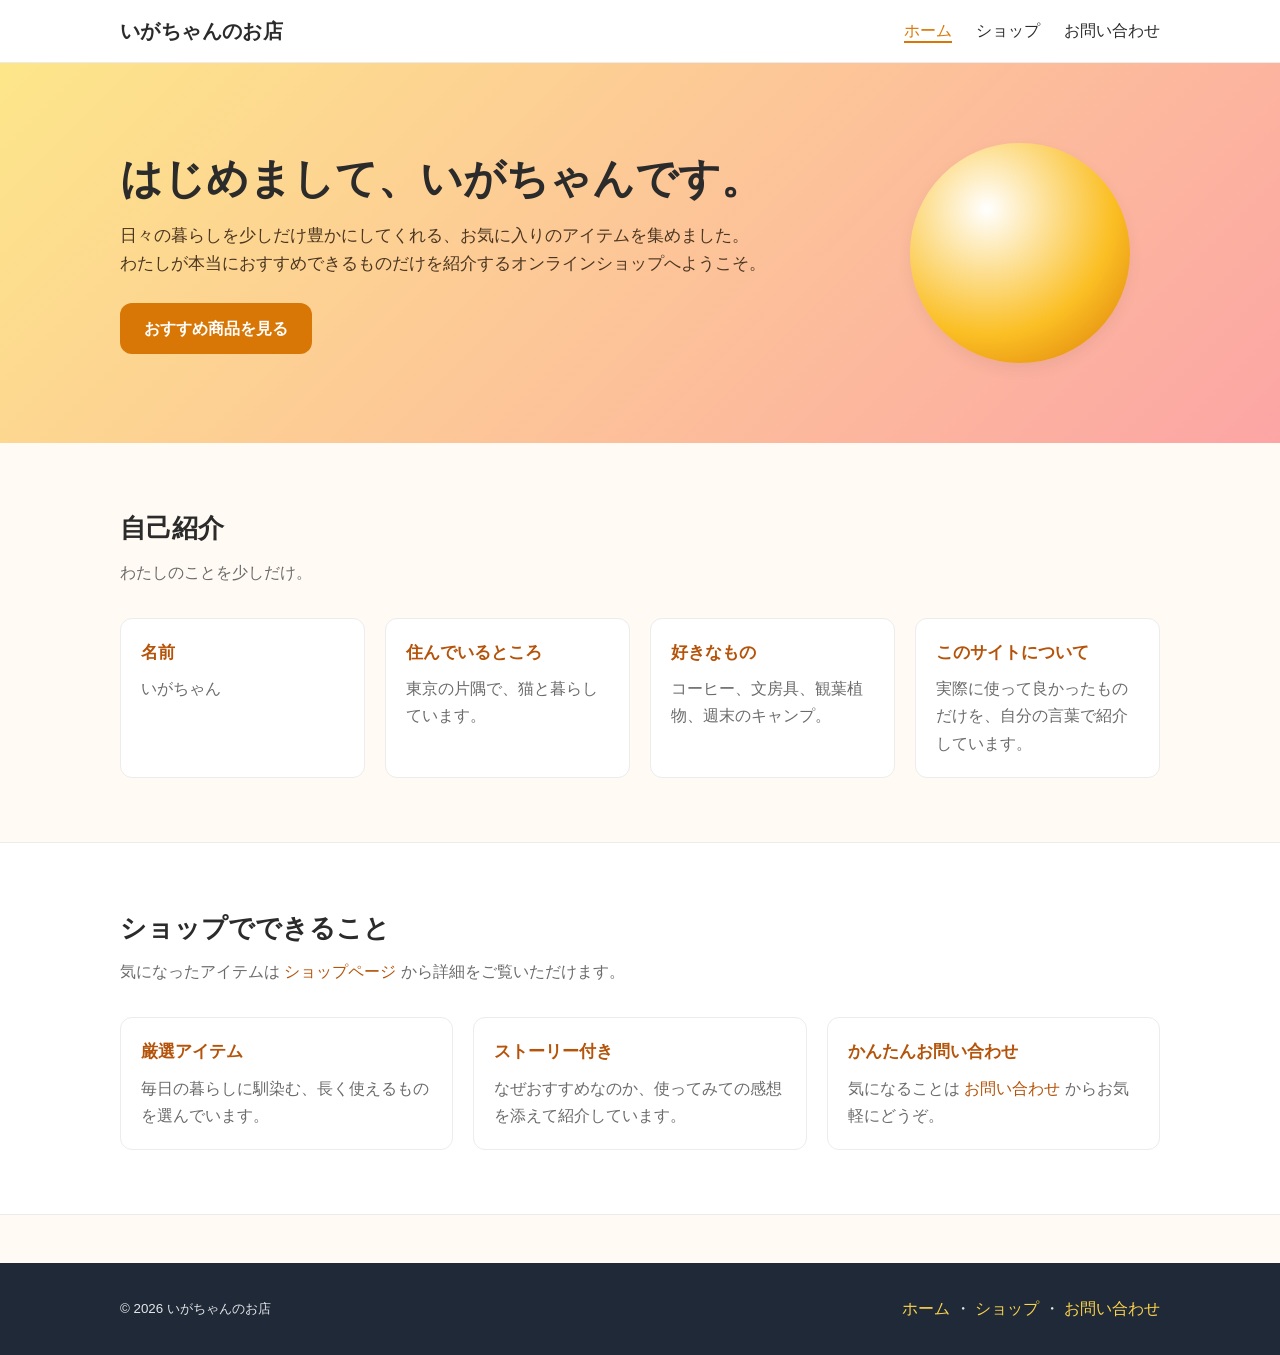
==== index.html @ d960fc7b "create" ====
<!DOCTYPE html>
<html lang="ja">
  <head>
    <meta charset="UTF-8" />
    <meta name="viewport" content="width=device-width, initial-scale=1.0" />
    <meta
      name="description"
      content="いがちゃんの自己紹介ページ。趣味で見つけたお気に入りのアイテムを紹介するオンラインショップへの入り口です。"
    />
    <title>いがちゃんのお店 | 自己紹介</title>
    <link rel="stylesheet" href="assets/css/style.css" />
  </head>
  <body>
    <header class="site-header">
      <div class="container">
        <p class="site-title"><a href="index.html">いがちゃんのお店</a></p>
        <nav class="global-nav" aria-label="メインナビゲーション">
          <ul>
            <li><a href="index.html" aria-current="page">ホーム</a></li>
            <li><a href="shop.html">ショップ</a></li>
            <li><a href="contact.html">お問い合わせ</a></li>
          </ul>
        </nav>
      </div>
    </header>

    <main>
      <section class="hero">
        <div class="container hero-inner">
          <div>
            <h1>はじめまして、いがちゃんです。</h1>
            <p>
              日々の暮らしを少しだけ豊かにしてくれる、お気に入りのアイテムを集めました。<br />
              わたしが本当におすすめできるものだけを紹介するオンラインショップへようこそ。
            </p>
            <a class="btn" href="shop.html">おすすめ商品を見る</a>
          </div>
          <div class="avatar" role="img" aria-label="いがちゃんのアバター"></div>
        </div>
      </section>

      <section class="section">
        <div class="container">
          <h2>自己紹介</h2>
          <p class="lead">わたしのことを少しだけ。</p>
          <div class="profile-grid">
            <article class="profile-card">
              <h3>名前</h3>
              <p>いがちゃん</p>
            </article>
            <article class="profile-card">
              <h3>住んでいるところ</h3>
              <p>東京の片隅で、猫と暮らしています。</p>
            </article>
            <article class="profile-card">
              <h3>好きなもの</h3>
              <p>コーヒー、文房具、観葉植物、週末のキャンプ。</p>
            </article>
            <article class="profile-card">
              <h3>このサイトについて</h3>
              <p>
                実際に使って良かったものだけを、自分の言葉で紹介しています。
              </p>
            </article>
          </div>
        </div>
      </section>

      <section class="section section-alt">
        <div class="container">
          <h2>ショップでできること</h2>
          <p class="lead">
            気になったアイテムは <a href="shop.html">ショップページ</a> から詳細をご覧いただけます。
          </p>
          <div class="profile-grid">
            <article class="profile-card">
              <h3>厳選アイテム</h3>
              <p>毎日の暮らしに馴染む、長く使えるものを選んでいます。</p>
            </article>
            <article class="profile-card">
              <h3>ストーリー付き</h3>
              <p>なぜおすすめなのか、使ってみての感想を添えて紹介しています。</p>
            </article>
            <article class="profile-card">
              <h3>かんたんお問い合わせ</h3>
              <p>
                気になることは <a href="contact.html">お問い合わせ</a> からお気軽にどうぞ。
              </p>
            </article>
          </div>
        </div>
      </section>
    </main>

    <footer class="site-footer">
      <div class="container">
        <small>&copy; <span data-current-year>2026</span> いがちゃんのお店</small>
        <nav aria-label="フッターナビゲーション">
          <a href="index.html">ホーム</a> ・
          <a href="shop.html">ショップ</a> ・
          <a href="contact.html">お問い合わせ</a>
        </nav>
      </div>
    </footer>

    <script src="assets/js/main.js"></script>
  </body>
</html>
---- assets/css/style.css ----
:root {
  --color-bg: #fffaf3;
  --color-surface: #ffffff;
  --color-text: #2b2b2b;
  --color-muted: #6b6b6b;
  --color-primary: #d97706;
  --color-primary-dark: #b45309;
  --color-accent: #0ea5e9;
  --color-border: #ececec;
  --radius: 12px;
  --shadow: 0 6px 16px rgba(0, 0, 0, 0.06);
  --max-width: 1080px;
  --font-sans: -apple-system, BlinkMacSystemFont, "Helvetica Neue", "Hiragino Sans",
    "Hiragino Kaku Gothic ProN", "Yu Gothic", Meiryo, sans-serif;
}

* {
  box-sizing: border-box;
}

html {
  scroll-behavior: smooth;
}

body {
  margin: 0;
  font-family: var(--font-sans);
  color: var(--color-text);
  background: var(--color-bg);
  line-height: 1.7;
  -webkit-font-smoothing: antialiased;
}

a {
  color: var(--color-primary-dark);
  text-decoration: none;
}

a:hover {
  text-decoration: underline;
}

img {
  max-width: 100%;
  display: block;
}

.container {
  max-width: var(--max-width);
  margin: 0 auto;
  padding: 0 20px;
}

/* ========== Header ========== */
.site-header {
  background: var(--color-surface);
  border-bottom: 1px solid var(--color-border);
  position: sticky;
  top: 0;
  z-index: 10;
}

.site-header .container {
  display: flex;
  align-items: center;
  justify-content: space-between;
  padding-top: 14px;
  padding-bottom: 14px;
}

.site-title {
  font-size: 1.25rem;
  font-weight: 700;
  margin: 0;
  letter-spacing: 0.02em;
}

.site-title a {
  color: var(--color-text);
}

.global-nav ul {
  list-style: none;
  margin: 0;
  padding: 0;
  display: flex;
  gap: 24px;
}

.global-nav a {
  color: var(--color-text);
  font-weight: 500;
}

.global-nav a[aria-current="page"] {
  color: var(--color-primary);
  border-bottom: 2px solid var(--color-primary);
  padding-bottom: 2px;
}

/* ========== Hero ========== */
.hero {
  background: linear-gradient(135deg, #fde68a 0%, #fca5a5 100%);
  padding: 80px 0;
}

.hero-inner {
  display: grid;
  grid-template-columns: 1fr 280px;
  gap: 40px;
  align-items: center;
}

.hero h1 {
  font-size: clamp(1.8rem, 4vw, 2.6rem);
  margin: 0 0 16px;
  line-height: 1.3;
}

.hero p {
  margin: 0 0 24px;
  font-size: 1.05rem;
  color: #4b3621;
}

.avatar {
  width: 220px;
  height: 220px;
  border-radius: 50%;
  background: radial-gradient(circle at 35% 30%, #fff 0%, #fbbf24 60%, #d97706 100%);
  margin: 0 auto;
  box-shadow: var(--shadow);
}

/* ========== Section ========== */
.section {
  padding: 64px 0;
}

.section-alt {
  background: var(--color-surface);
  border-top: 1px solid var(--color-border);
  border-bottom: 1px solid var(--color-border);
}

.section h2 {
  font-size: 1.6rem;
  margin: 0 0 8px;
}

.section .lead {
  color: var(--color-muted);
  margin: 0 0 32px;
}

/* ========== Buttons ========== */
.btn {
  display: inline-block;
  padding: 12px 24px;
  background: var(--color-primary);
  color: #fff;
  border-radius: var(--radius);
  font-weight: 600;
  border: none;
  cursor: pointer;
  transition: background 0.2s ease;
}

.btn:hover {
  background: var(--color-primary-dark);
  text-decoration: none;
  color: #fff;
}

.btn-outline {
  background: transparent;
  color: var(--color-primary-dark);
  border: 2px solid var(--color-primary);
}

.btn-outline:hover {
  background: var(--color-primary);
  color: #fff;
}

/* ========== Profile ========== */
.profile-grid {
  display: grid;
  grid-template-columns: repeat(auto-fit, minmax(220px, 1fr));
  gap: 20px;
}

.profile-card {
  background: var(--color-surface);
  border: 1px solid var(--color-border);
  border-radius: var(--radius);
  padding: 20px;
}

.profile-card h3 {
  margin: 0 0 8px;
  font-size: 1.05rem;
  color: var(--color-primary-dark);
}

.profile-card p {
  margin: 0;
  color: var(--color-muted);
}

/* ========== Product ========== */
.product-grid {
  display: grid;
  grid-template-columns: repeat(auto-fit, minmax(260px, 1fr));
  gap: 24px;
}

.product-card {
  background: var(--color-surface);
  border: 1px solid var(--color-border);
  border-radius: var(--radius);
  overflow: hidden;
  display: flex;
  flex-direction: column;
  transition: transform 0.2s ease, box-shadow 0.2s ease;
}

.product-card:hover {
  transform: translateY(-4px);
  box-shadow: var(--shadow);
}

.product-thumb {
  height: 180px;
  background: linear-gradient(135deg, #fde68a, #fca5a5);
}

.product-thumb.thumb-2 {
  background: linear-gradient(135deg, #bae6fd, #818cf8);
}

.product-thumb.thumb-3 {
  background: linear-gradient(135deg, #bbf7d0, #5eead4);
}

.product-thumb.thumb-4 {
  background: linear-gradient(135deg, #fecaca, #f9a8d4);
}

.product-thumb.thumb-5 {
  background: linear-gradient(135deg, #fef3c7, #fdba74);
}

.product-thumb.thumb-6 {
  background: linear-gradient(135deg, #e9d5ff, #c4b5fd);
}

.product-body {
  padding: 18px;
  display: flex;
  flex-direction: column;
  flex: 1;
}

.product-body h3 {
  margin: 0 0 8px;
  font-size: 1.1rem;
}

.product-body p {
  margin: 0 0 16px;
  color: var(--color-muted);
  font-size: 0.95rem;
  flex: 1;
}

.product-meta {
  display: flex;
  align-items: center;
  justify-content: space-between;
  gap: 12px;
}

.price {
  font-size: 1.15rem;
  font-weight: 700;
  color: var(--color-primary-dark);
}

/* ========== Form ========== */
.form {
  display: grid;
  gap: 18px;
  max-width: 560px;
}

.form label {
  display: grid;
  gap: 6px;
  font-weight: 600;
}

.form input,
.form textarea,
.form select {
  font: inherit;
  padding: 10px 12px;
  border: 1px solid var(--color-border);
  border-radius: 8px;
  background: var(--color-surface);
}

.form input:focus,
.form textarea:focus,
.form select:focus {
  outline: 2px solid var(--color-accent);
  outline-offset: 1px;
}

.form textarea {
  min-height: 140px;
  resize: vertical;
}

/* ========== Footer ========== */
.site-footer {
  background: #1f2937;
  color: #e5e7eb;
  padding: 32px 0;
  margin-top: 48px;
}

.site-footer .container {
  display: flex;
  flex-wrap: wrap;
  justify-content: space-between;
  gap: 16px;
  align-items: center;
}

.site-footer a {
  color: #fcd34d;
}

/* ========== Responsive ========== */
@media (max-width: 720px) {
  .hero {
    padding: 56px 0;
  }

  .hero-inner {
    grid-template-columns: 1fr;
    text-align: center;
  }

  .avatar {
    width: 160px;
    height: 160px;
  }

  .global-nav ul {
    gap: 16px;
  }
}
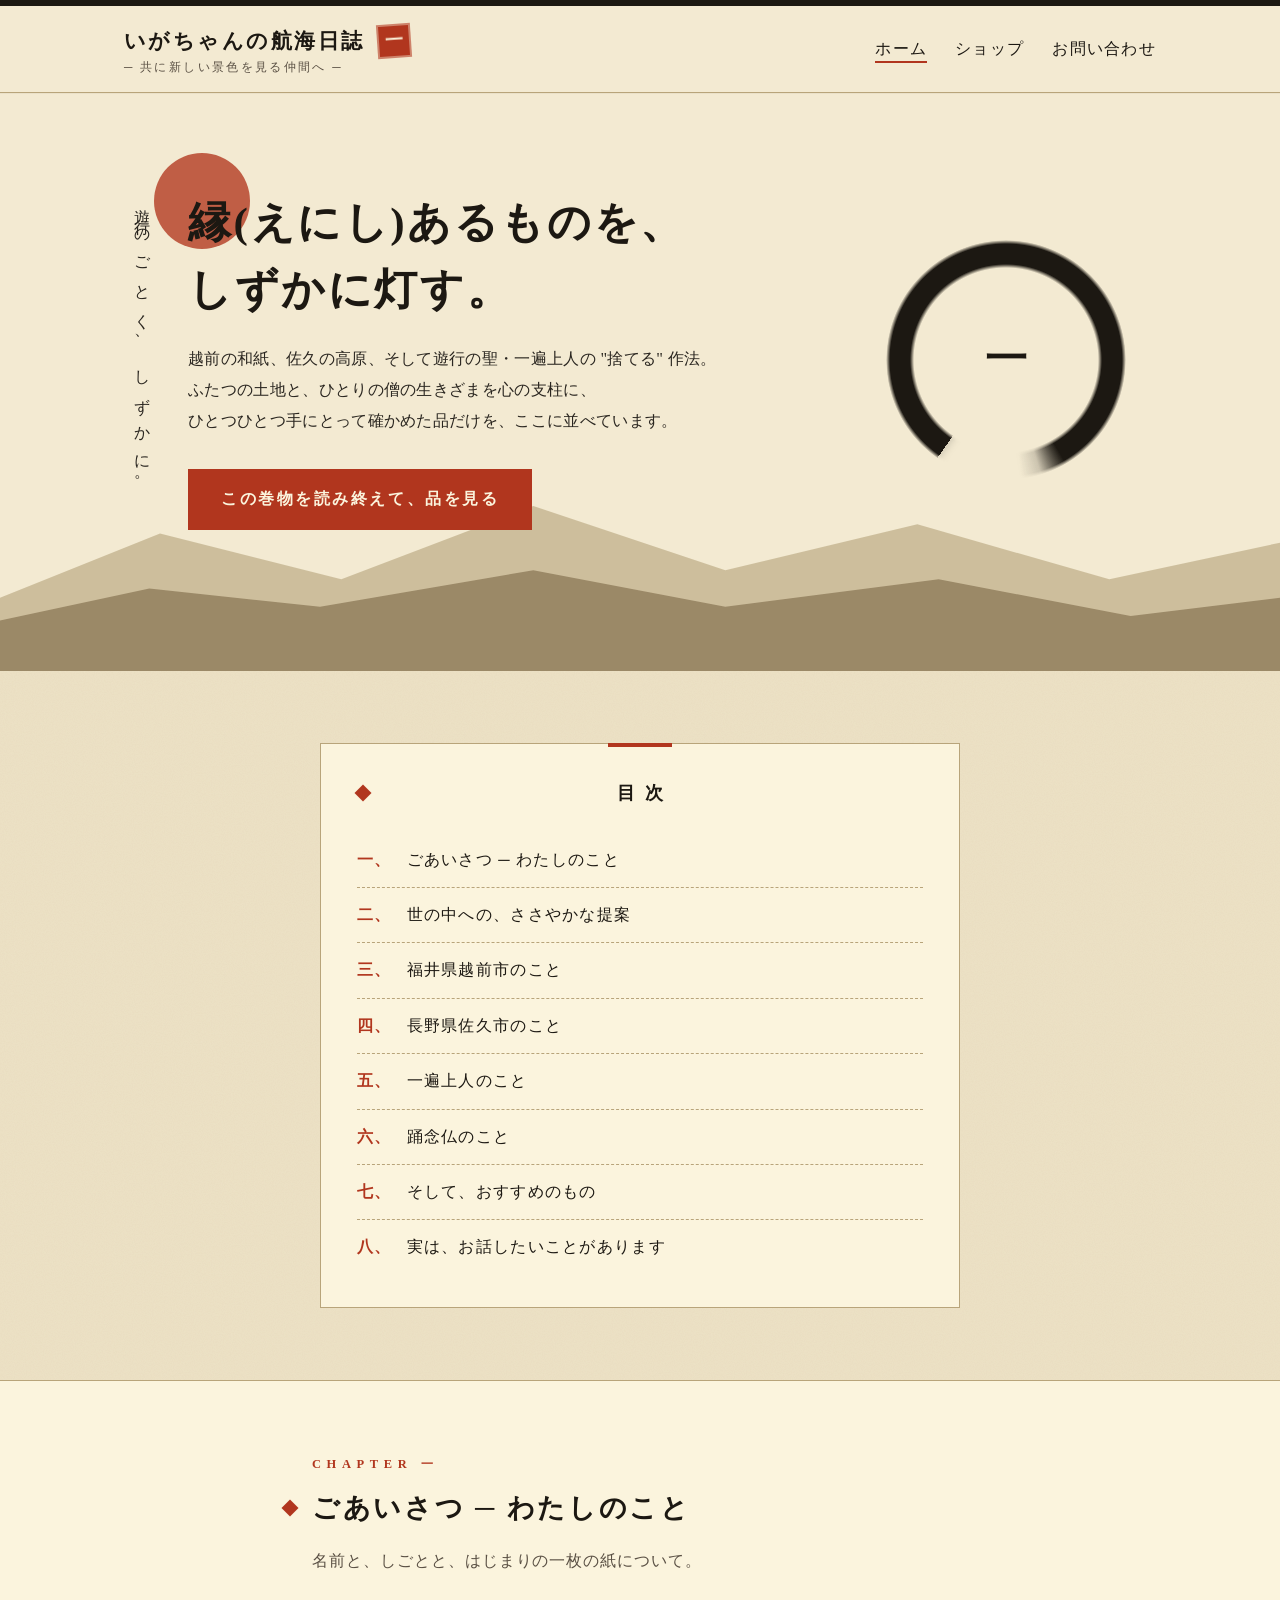
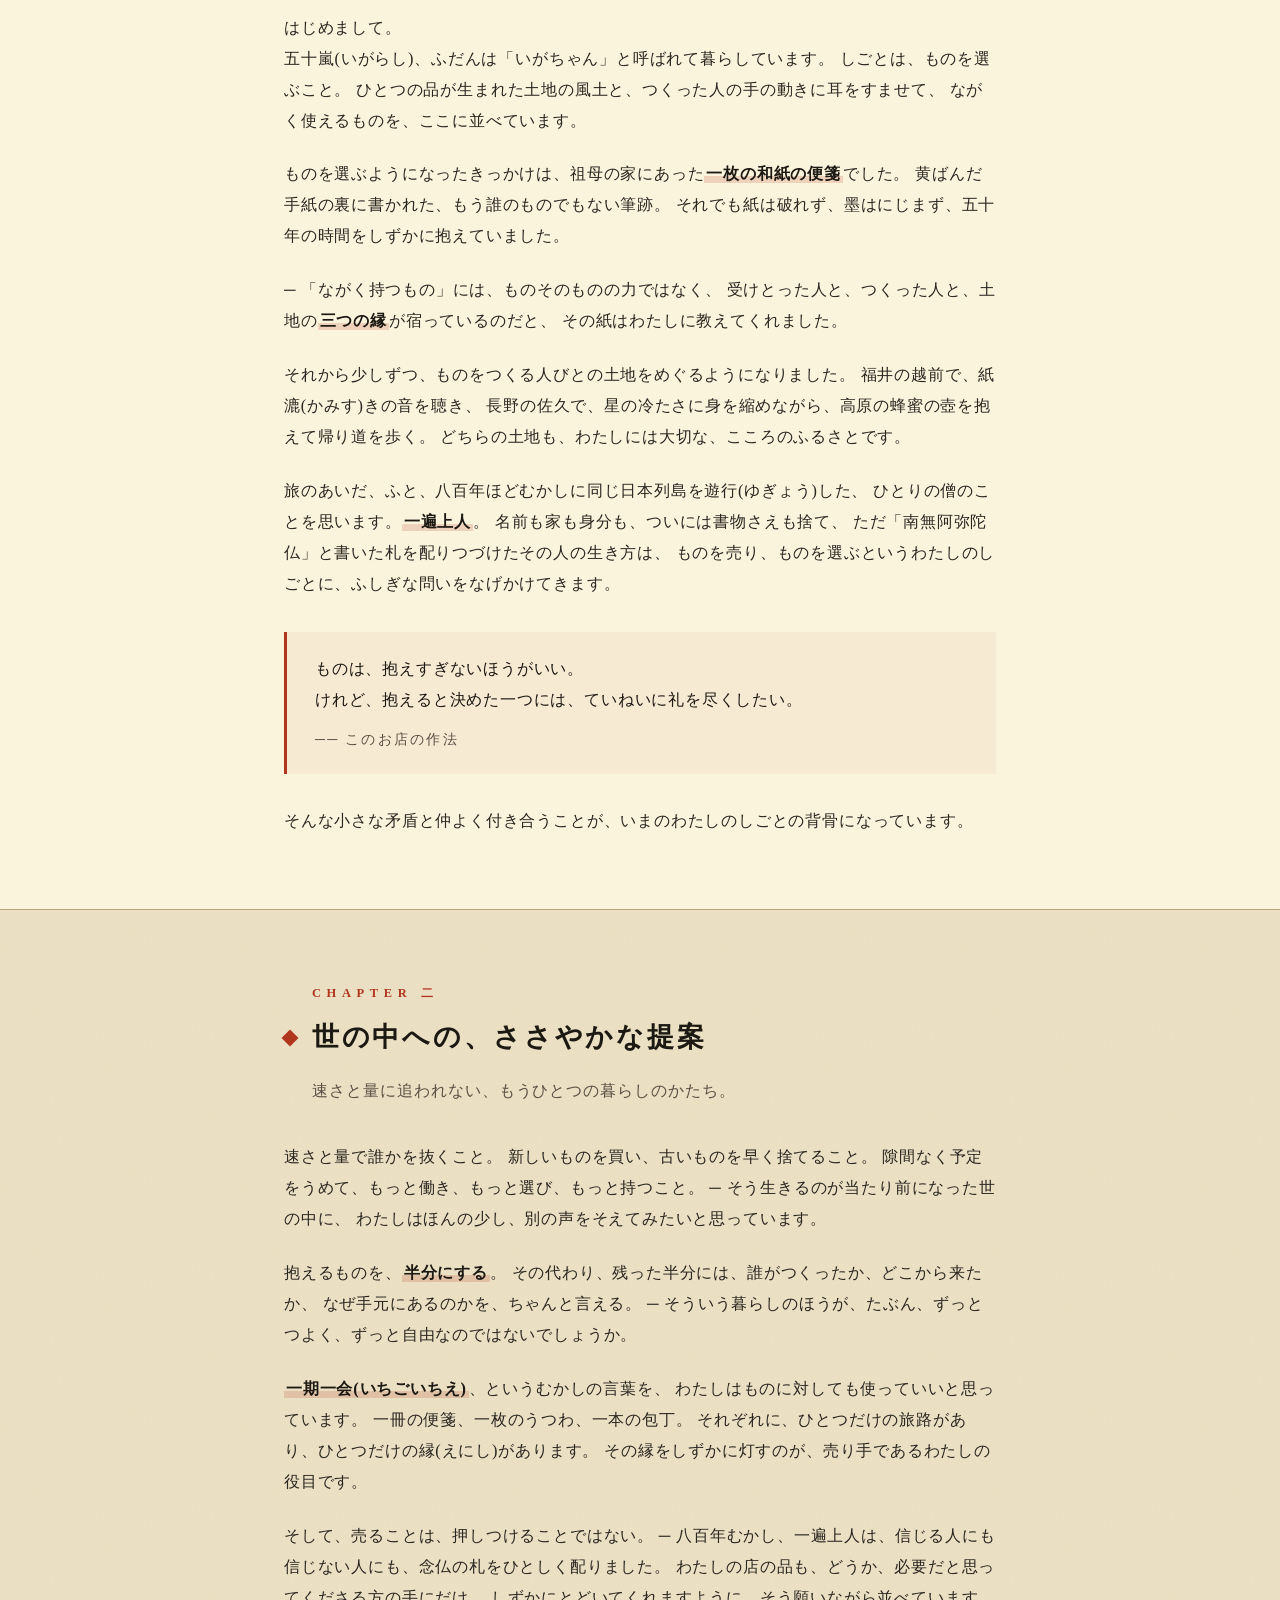
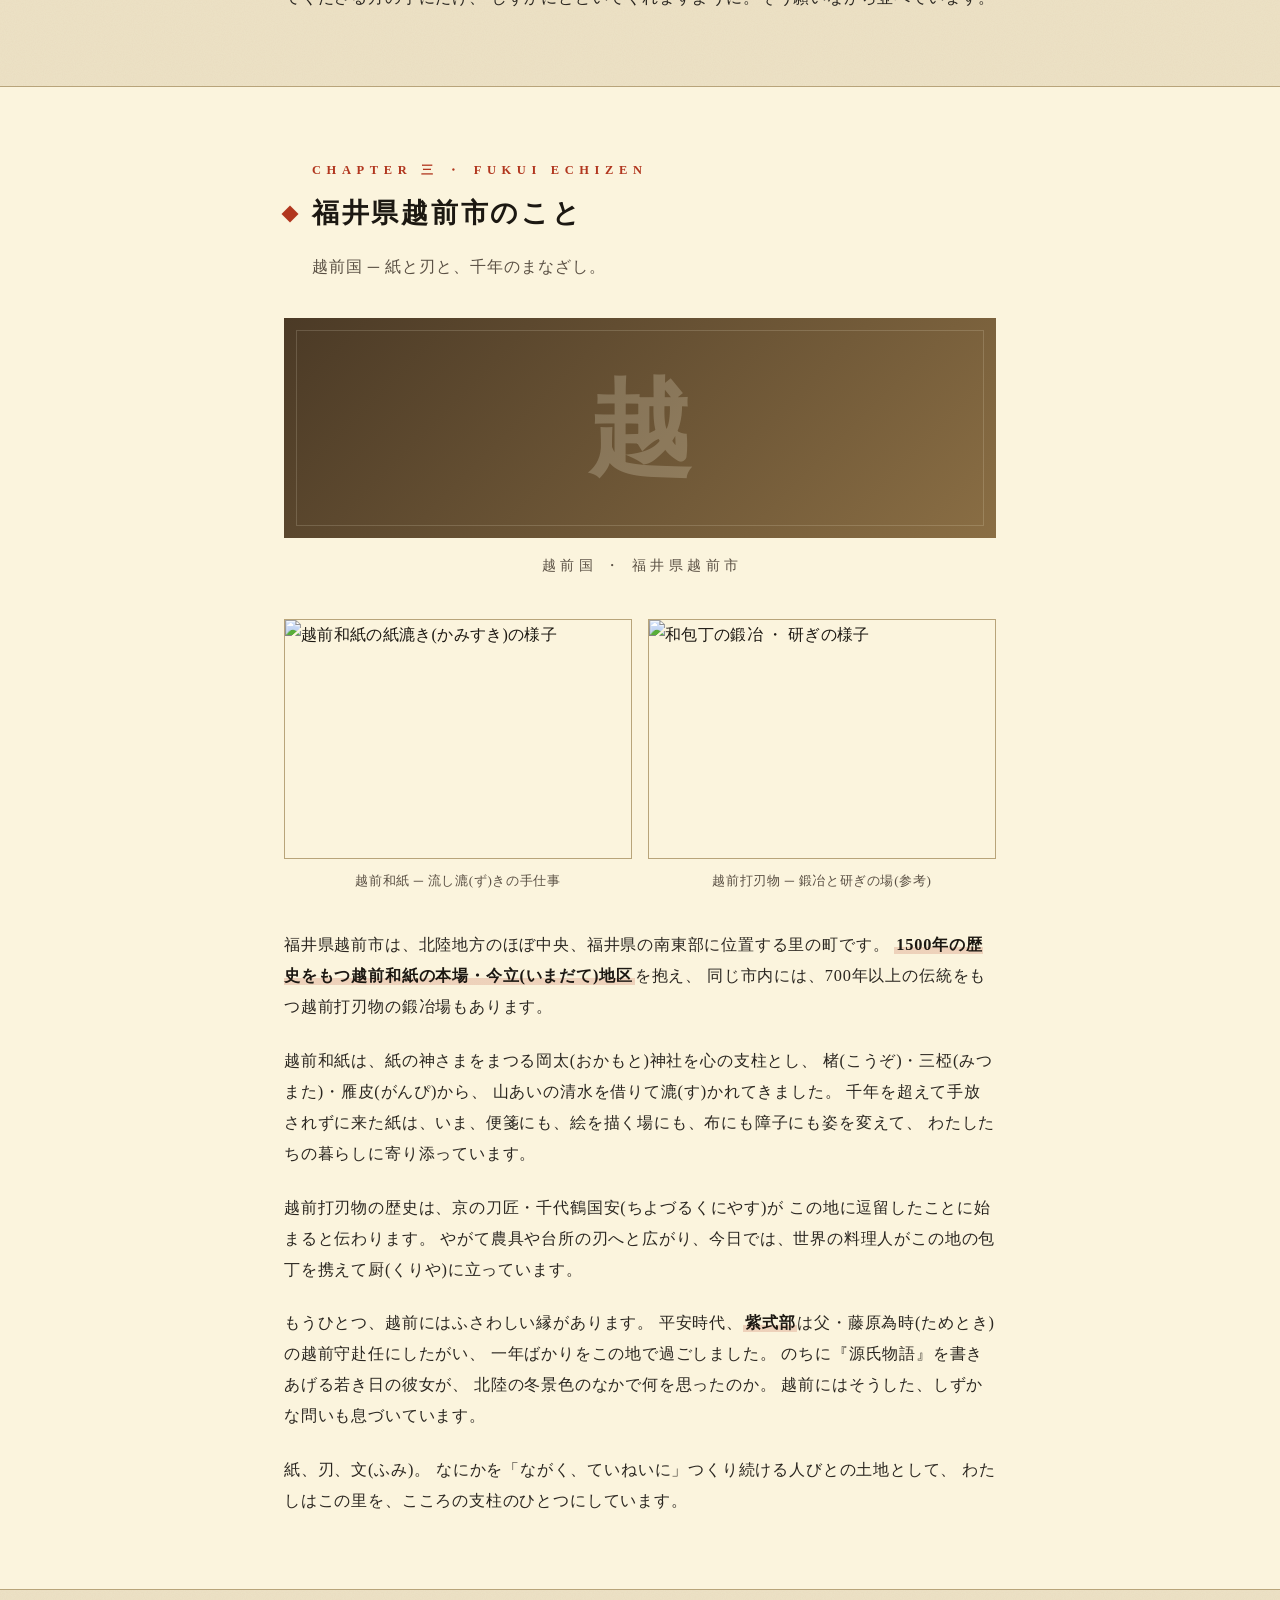
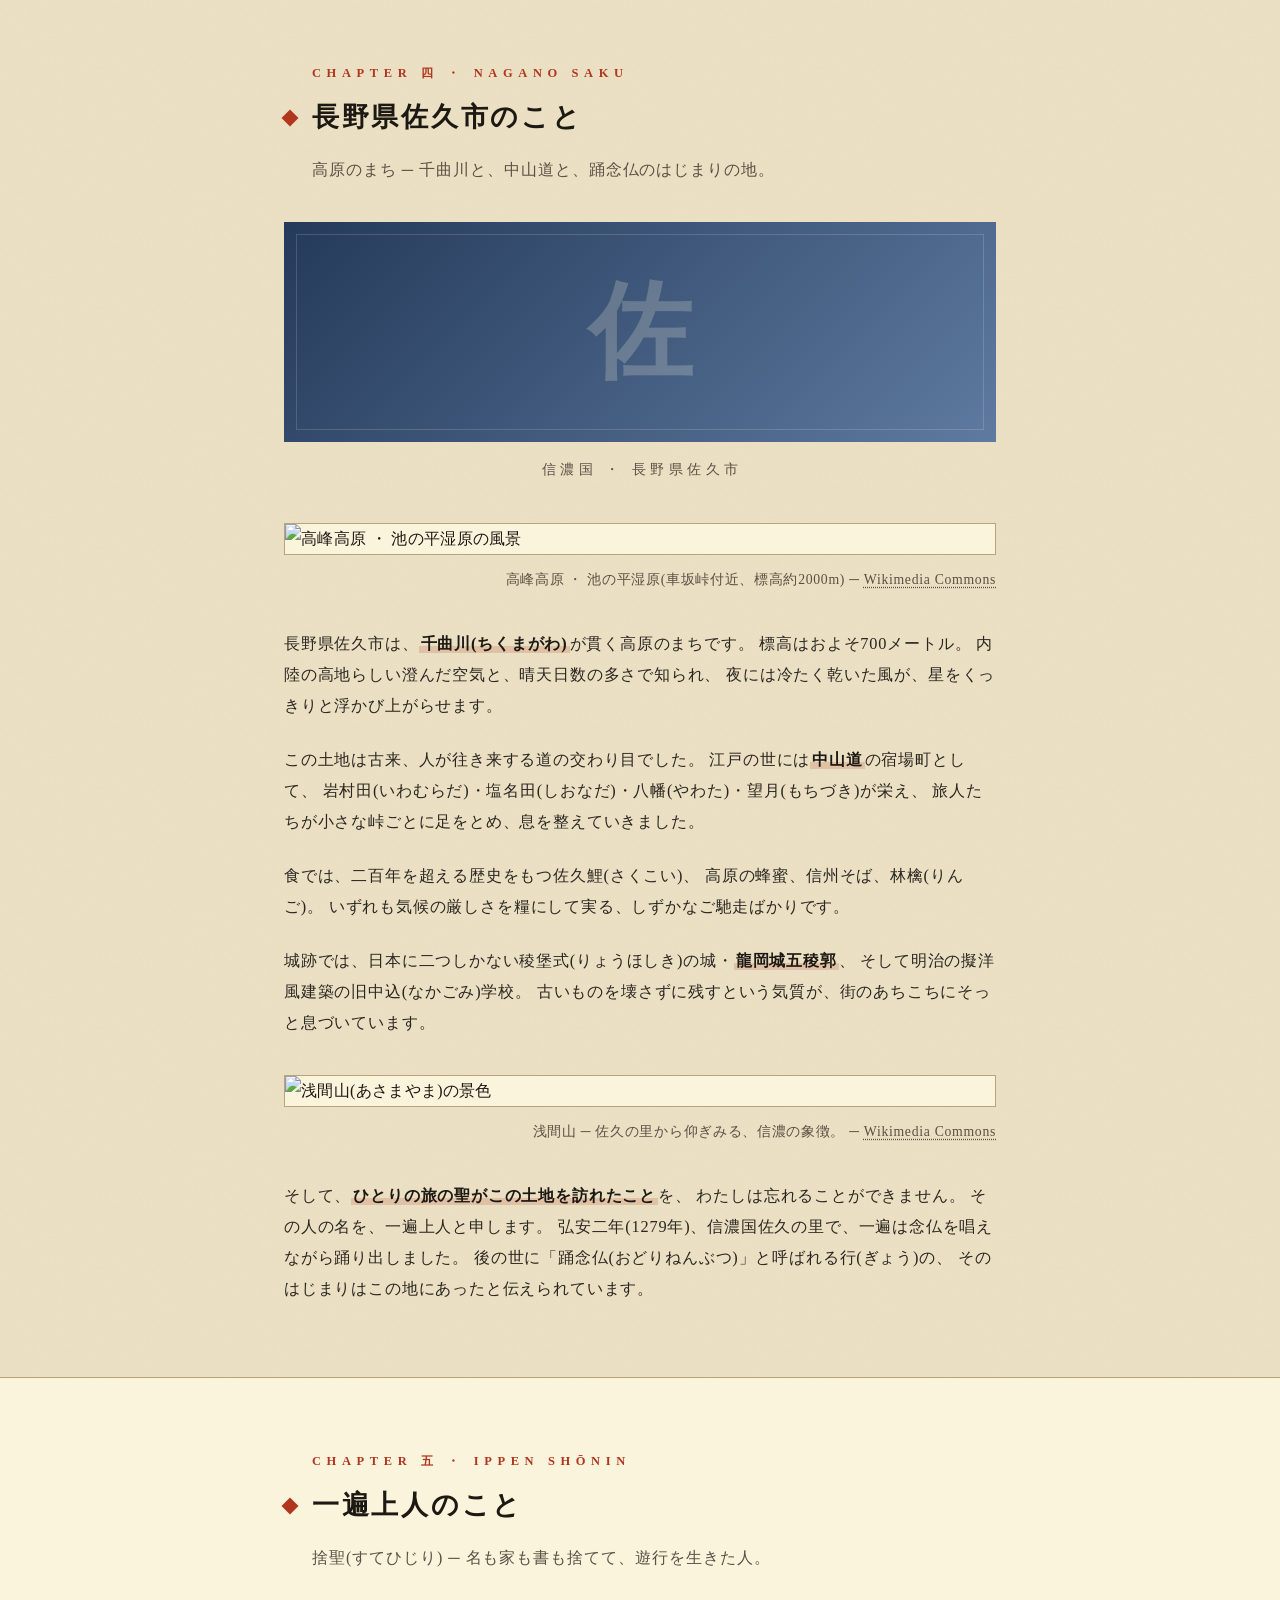
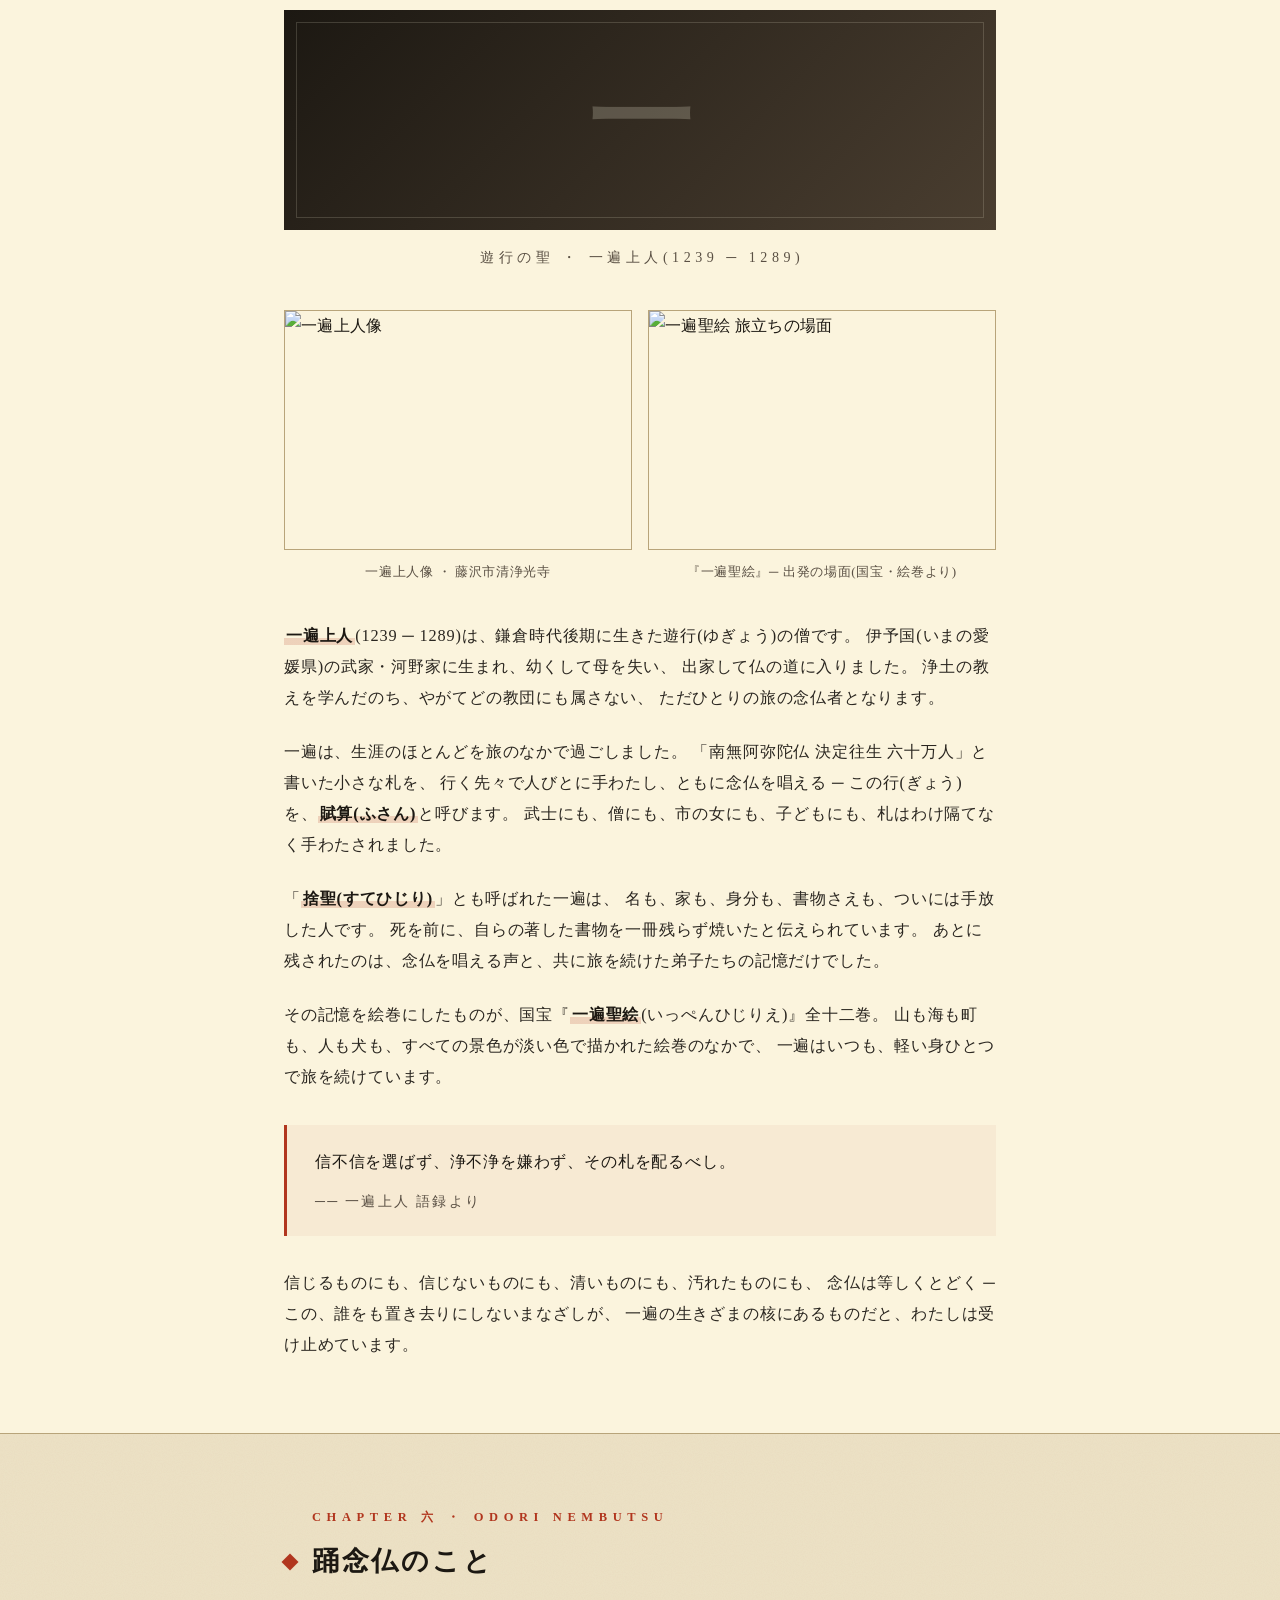
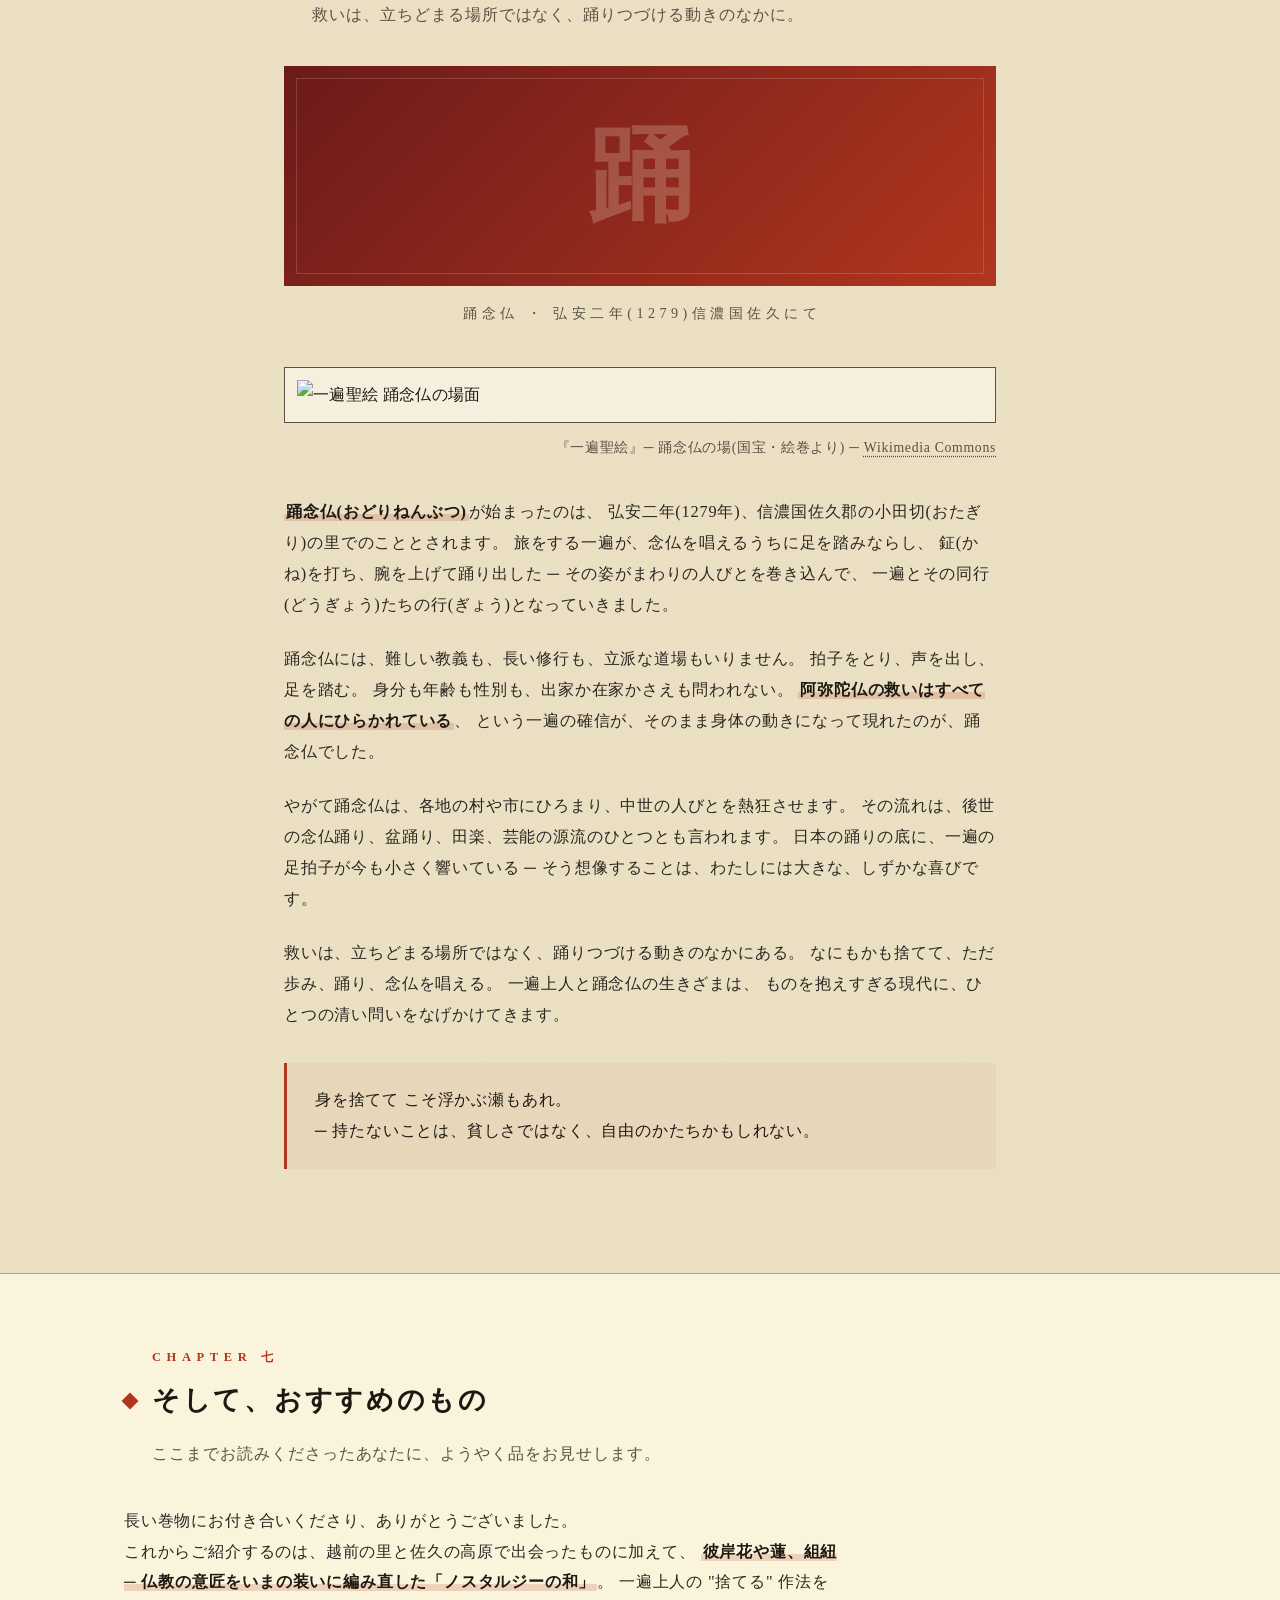
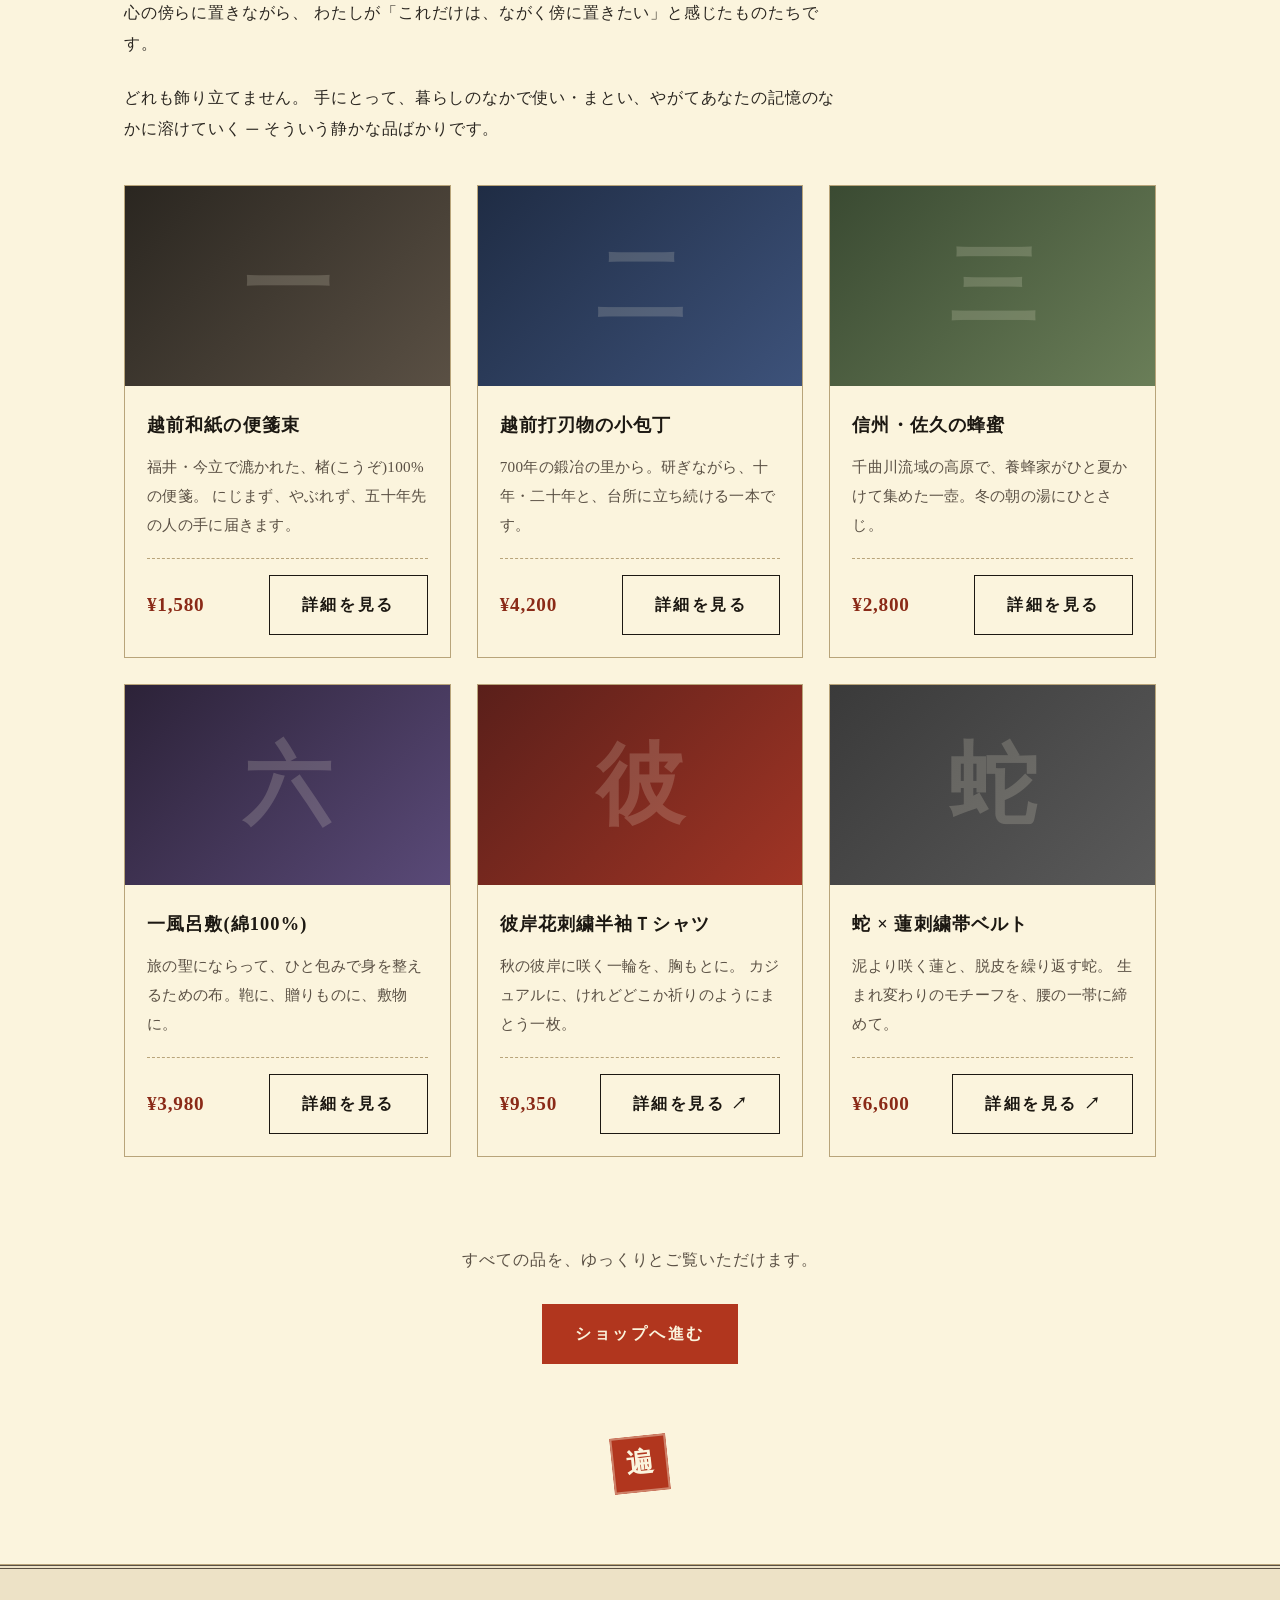
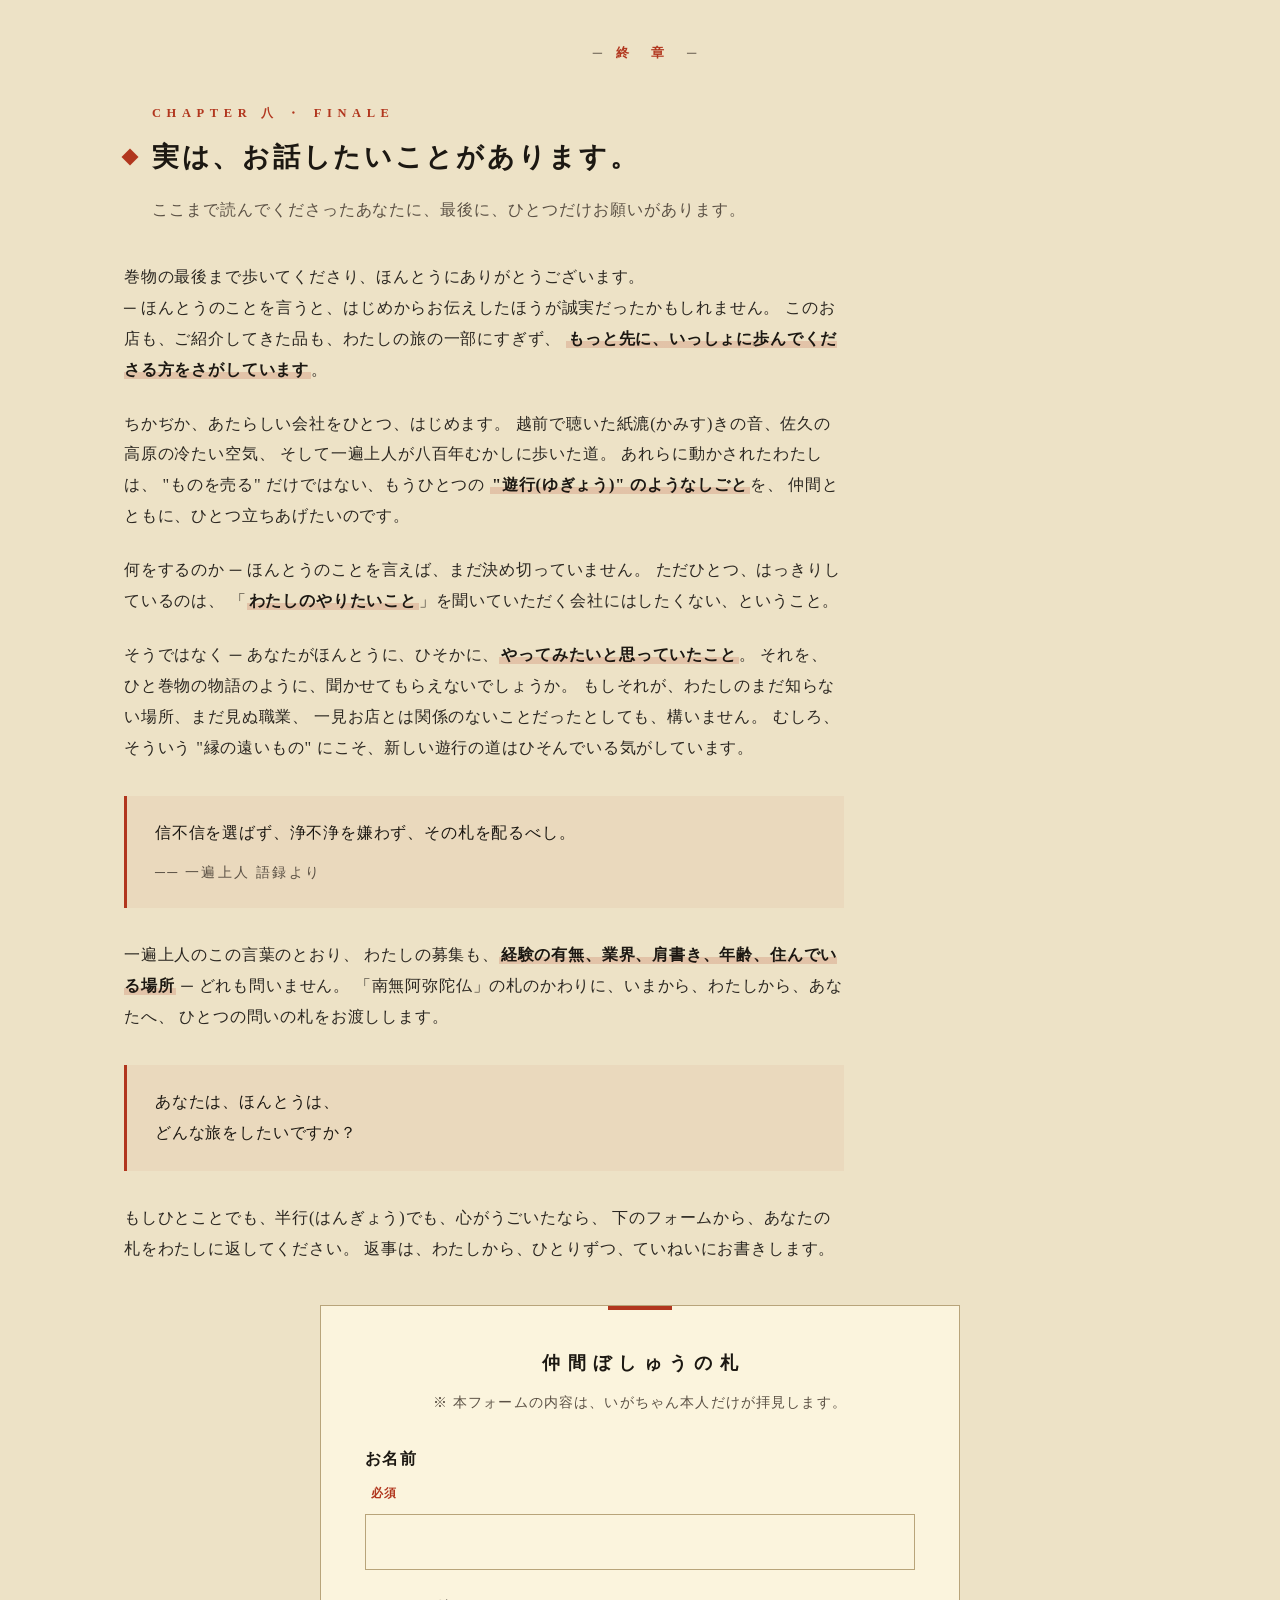
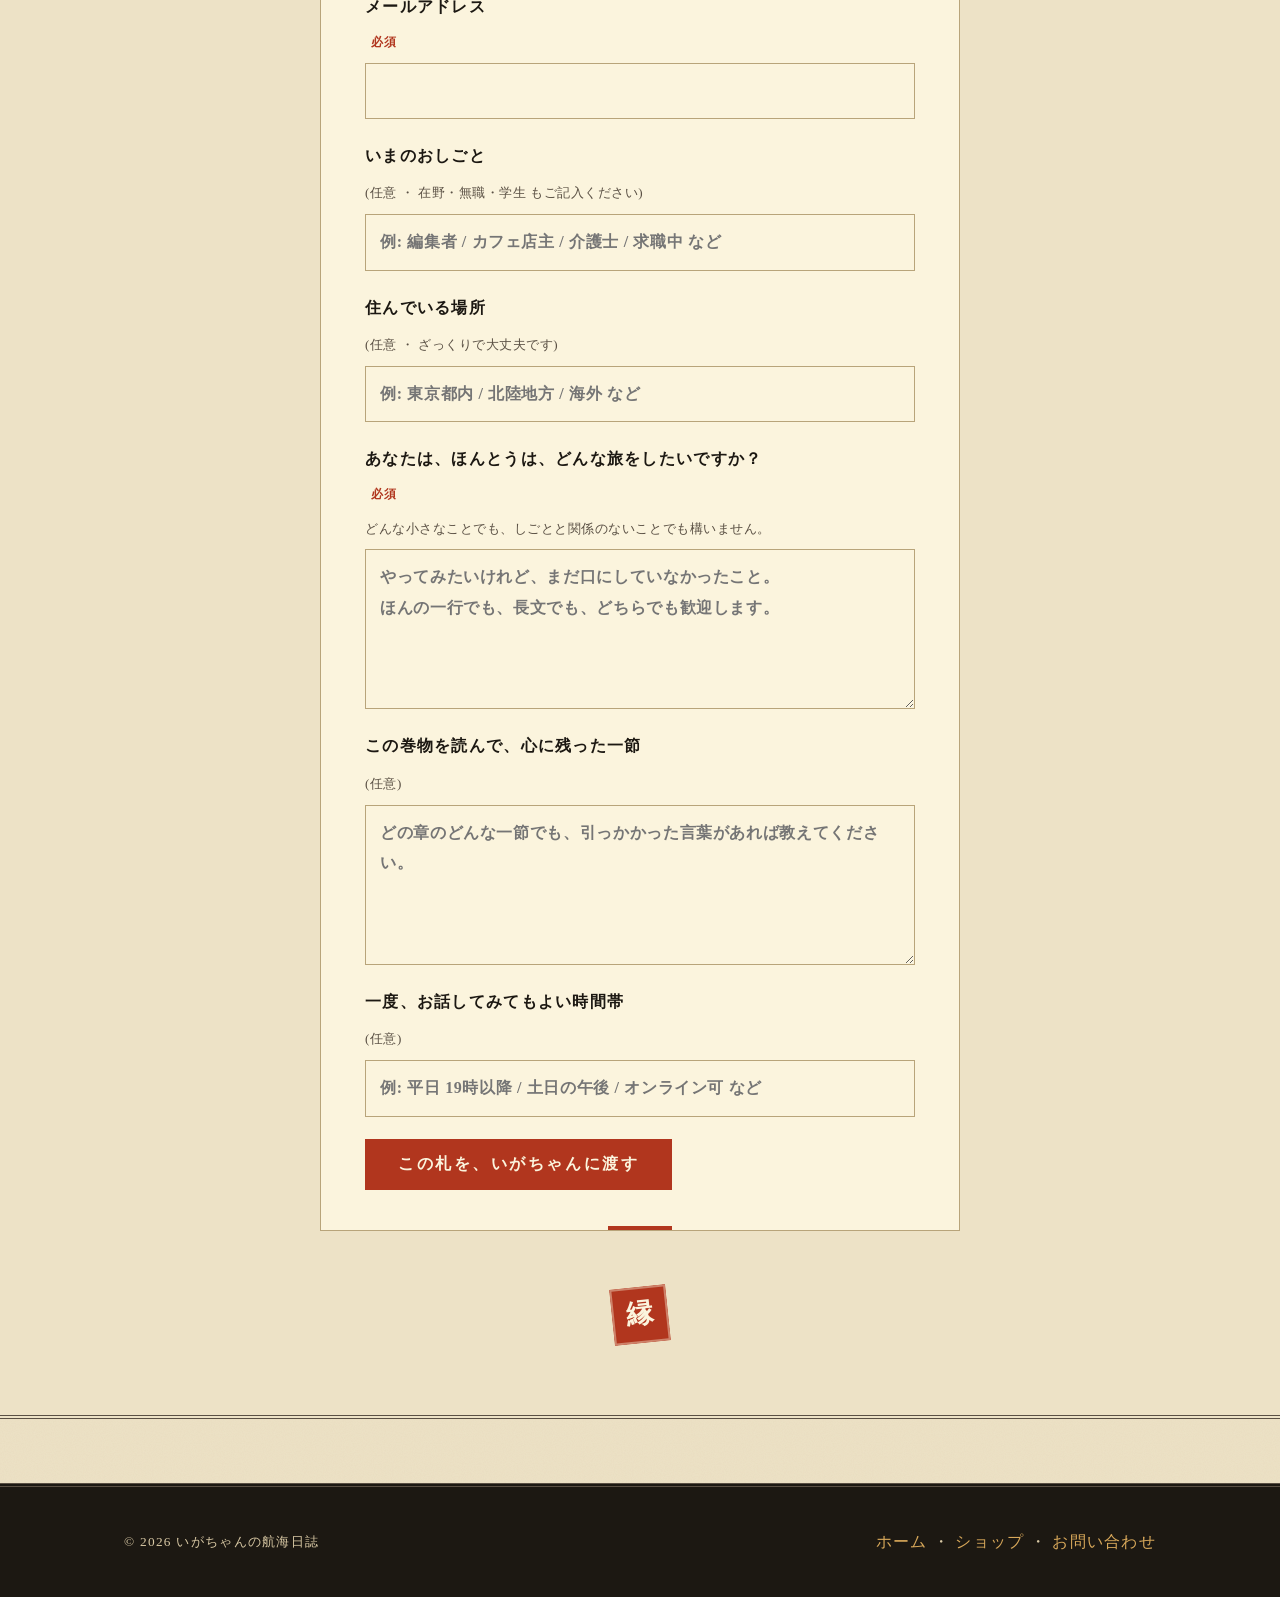
==== commit b32cc626: "あ" ====
--- a/index.html
+++ b/index.html
@@ -5,15 +5,22 @@
     <meta name="viewport" content="width=device-width, initial-scale=1.0" />
     <meta
       name="description"
-      content="いがちゃんの自己紹介ページ。趣味で見つけたお気に入りのアイテムを紹介するオンラインショップへの入り口です。"
+      content="越前と佐久のものづくり、そして遊行の聖・一遍上人と踊念仏の思想を辿る、いがちゃんの航海日誌。共に新しい景色を見る仲間を、しずかにさがしています。"
     />
-    <title>いがちゃんのお店 | 自己紹介</title>
+    <title>いがちゃんの航海日誌:共に新しい景色を見る仲間へ:</title>
     <link rel="stylesheet" href="assets/css/style.css" />
   </head>
   <body>
     <header class="site-header">
       <div class="container">
-        <p class="site-title"><a href="index.html">いがちゃんのお店</a></p>
+        <div class="site-title-block">
+          <p class="site-title">
+            <a href="index.html"
+              >いがちゃんの航海日誌<span class="seal" aria-hidden="true">一</span></a
+            >
+          </p>
+          <p class="site-tagline">─ 共に新しい景色を見る仲間へ ─</p>
+        </div>
         <nav class="global-nav" aria-label="メインナビゲーション">
           <ul>
             <li><a href="index.html" aria-current="page">ホーム</a></li>
@@ -25,68 +32,725 @@
     </header>
 
     <main>
-      <section class="hero">
+      <!-- ========== 序 (Hero) ========== -->
+      <section class="hero" aria-label="はじめに">
         <div class="container hero-inner">
+          <p class="vertical-label" aria-hidden="true">遊行のごとく、しずかに。</p>
           <div>
-            <h1>はじめまして、いがちゃんです。</h1>
-            <p>
-              日々の暮らしを少しだけ豊かにしてくれる、お気に入りのアイテムを集めました。<br />
-              わたしが本当におすすめできるものだけを紹介するオンラインショップへようこそ。
-            </p>
-            <a class="btn" href="shop.html">おすすめ商品を見る</a>
-          </div>
-          <div class="avatar" role="img" aria-label="いがちゃんのアバター"></div>
-        </div>
-      </section>
-
-      <section class="section">
-        <div class="container">
-          <h2>自己紹介</h2>
-          <p class="lead">わたしのことを少しだけ。</p>
-          <div class="profile-grid">
-            <article class="profile-card">
-              <h3>名前</h3>
-              <p>いがちゃん</p>
+            <h1>縁(えにし)あるものを、<br />しずかに灯す。</h1>
+            <p>
+              越前の和紙、佐久の高原、そして遊行の聖・一遍上人の "捨てる" 作法。<br />
+              ふたつの土地と、ひとりの僧の生きざまを心の支柱に、<br />
+              ひとつひとつ手にとって確かめた品だけを、ここに並べています。
+            </p>
+            <a class="btn btn-primary" href="#chapter-7">この巻物を読み終えて、品を見る</a>
+          </div>
+          <div class="enso" aria-label="円相">
+            <span class="enso-mark" aria-hidden="true">一</span>
+          </div>
+        </div>
+      </section>
+
+      <!-- ========== 目次 ========== -->
+      <section class="section section-narrow" aria-label="目次">
+        <div class="container">
+          <nav class="toc" aria-label="目次">
+            <h2>目次</h2>
+            <ol>
+              <li><a href="#chapter-1">ごあいさつ ─ わたしのこと</a></li>
+              <li><a href="#chapter-2">世の中への、ささやかな提案</a></li>
+              <li><a href="#chapter-3">福井県越前市のこと</a></li>
+              <li><a href="#chapter-4">長野県佐久市のこと</a></li>
+              <li><a href="#chapter-5">一遍上人のこと</a></li>
+              <li><a href="#chapter-6">踊念仏のこと</a></li>
+              <li><a href="#chapter-7">そして、おすすめのもの</a></li>
+              <li><a href="#chapter-8">実は、お話したいことがあります</a></li>
+            </ol>
+          </nav>
+        </div>
+      </section>
+
+      <!-- ========== 第一章 自己紹介 ========== -->
+      <section id="chapter-1" class="section section-narrow section-alt">
+        <div class="container">
+          <header>
+            <p class="eyebrow">CHAPTER 一</p>
+            <h2>ごあいさつ ─ わたしのこと</h2>
+            <p class="section-subtitle">名前と、しごとと、はじまりの一枚の紙について。</p>
+          </header>
+
+          <div class="prose">
+            <p>
+              はじめまして。<br />
+              五十嵐(いがらし)、ふだんは「いがちゃん」と呼ばれて暮らしています。
+              しごとは、ものを選ぶこと。
+              ひとつの品が生まれた土地の風土と、つくった人の手の動きに耳をすませて、
+              ながく使えるものを、ここに並べています。
+            </p>
+            <p>
+              ものを選ぶようになったきっかけは、祖母の家にあった<strong>一枚の和紙の便箋</strong>でした。
+              黄ばんだ手紙の裏に書かれた、もう誰のものでもない筆跡。
+              それでも紙は破れず、墨はにじまず、五十年の時間をしずかに抱えていました。
+            </p>
+            <p>
+              ─ 「ながく持つもの」には、ものそのものの力ではなく、
+              受けとった人と、つくった人と、土地の<strong>三つの縁</strong>が宿っているのだと、
+              その紙はわたしに教えてくれました。
+            </p>
+            <p>
+              それから少しずつ、ものをつくる人びとの土地をめぐるようになりました。
+              福井の越前で、紙漉(かみす)きの音を聴き、
+              長野の佐久で、星の冷たさに身を縮めながら、高原の蜂蜜の壺を抱えて帰り道を歩く。
+              どちらの土地も、わたしには大切な、こころのふるさとです。
+            </p>
+            <p>
+              旅のあいだ、ふと、八百年ほどむかしに同じ日本列島を遊行(ゆぎょう)した、
+              ひとりの僧のことを思います。<strong>一遍上人</strong>。
+              名前も家も身分も、ついには書物さえも捨て、
+              ただ「南無阿弥陀仏」と書いた札を配りつづけたその人の生き方は、
+              ものを売り、ものを選ぶというわたしのしごとに、ふしぎな問いをなげかけてきます。
+            </p>
+            <blockquote>
+              <p>ものは、抱えすぎないほうがいい。<br />
+              けれど、抱えると決めた一つには、ていねいに礼を尽くしたい。</p>
+              <cite>── このお店の作法</cite>
+            </blockquote>
+            <p>
+              そんな小さな矛盾と仲よく付き合うことが、いまのわたしのしごとの背骨になっています。
+            </p>
+          </div>
+        </div>
+      </section>
+
+      <!-- ========== 第二章 世の中への提案 ========== -->
+      <section id="chapter-2" class="section section-narrow">
+        <div class="container">
+          <header>
+            <p class="eyebrow">CHAPTER 二</p>
+            <h2>世の中への、ささやかな提案</h2>
+            <p class="section-subtitle">速さと量に追われない、もうひとつの暮らしのかたち。</p>
+          </header>
+
+          <div class="prose">
+            <p>
+              速さと量で誰かを抜くこと。
+              新しいものを買い、古いものを早く捨てること。
+              隙間なく予定をうめて、もっと働き、もっと選び、もっと持つこと。
+              ─ そう生きるのが当たり前になった世の中に、
+              わたしはほんの少し、別の声をそえてみたいと思っています。
+            </p>
+            <p>
+              抱えるものを、<strong>半分にする</strong>。
+              その代わり、残った半分には、誰がつくったか、どこから来たか、
+              なぜ手元にあるのかを、ちゃんと言える。
+              ─ そういう暮らしのほうが、たぶん、ずっとつよく、ずっと自由なのではないでしょうか。
+            </p>
+            <p>
+              <strong>一期一会(いちごいちえ)</strong>、というむかしの言葉を、
+              わたしはものに対しても使っていいと思っています。
+              一冊の便箋、一枚のうつわ、一本の包丁。
+              それぞれに、ひとつだけの旅路があり、ひとつだけの縁(えにし)があります。
+              その縁をしずかに灯すのが、売り手であるわたしの役目です。
+            </p>
+            <p>
+              そして、売ることは、押しつけることではない。
+              ─ 八百年むかし、一遍上人は、信じる人にも信じない人にも、念仏の札をひとしく配りました。
+              わたしの店の品も、どうか、必要だと思ってくださる方の手にだけ、
+              しずかにとどいてくれますように。そう願いながら並べています。
+            </p>
+          </div>
+        </div>
+      </section>
+
+      <!-- ========== 第三章 越前市 ========== -->
+      <section id="chapter-3" class="section section-narrow section-alt">
+        <div class="container">
+          <header>
+            <p class="eyebrow">CHAPTER 三 ・ FUKUI ECHIZEN</p>
+            <h2>福井県越前市のこと</h2>
+            <p class="section-subtitle">越前国 ─ 紙と刃と、千年のまなざし。</p>
+          </header>
+
+          <figure class="place-figure">
+            <div
+              class="place-figure__image place-figure__image--echizen"
+              role="img"
+              aria-label="越前国の里"
+            >
+              越
+            </div>
+            <figcaption>越前国 ・ 福井県越前市</figcaption>
+          </figure>
+
+          <div class="photo-grid">
+            <figure>
+              <img
+                src="https://commons.wikimedia.org/wiki/Special:FilePath/Japanese_paper_making_01.jpg?width=900"
+                alt="越前和紙の紙漉き(かみすき)の様子"
+                loading="lazy"
+              />
+              <figcaption>越前和紙 ─ 流し漉(ず)きの手仕事</figcaption>
+            </figure>
+            <figure>
+              <img
+                src="https://commons.wikimedia.org/wiki/Special:FilePath/Kitchen_knife_blacksmith_sharpening_by_EverJean_in_Kyoto.jpg?width=900"
+                alt="和包丁の鍛冶 ・ 研ぎの様子"
+                loading="lazy"
+              />
+              <figcaption>越前打刃物 ─ 鍛冶と研ぎの場(参考)</figcaption>
+            </figure>
+          </div>
+
+          <div class="prose">
+            <p>
+              福井県越前市は、北陸地方のほぼ中央、福井県の南東部に位置する里の町です。
+              <strong>1500年の歴史をもつ越前和紙の本場・今立(いまだて)地区</strong>を抱え、
+              同じ市内には、700年以上の伝統をもつ越前打刃物の鍛冶場もあります。
+            </p>
+            <p>
+              越前和紙は、紙の神さまをまつる岡太(おかもと)神社を心の支柱とし、
+              楮(こうぞ)・三椏(みつまた)・雁皮(がんぴ)から、
+              山あいの清水を借りて漉(す)かれてきました。
+              千年を超えて手放されずに来た紙は、いま、便箋にも、絵を描く場にも、布にも障子にも姿を変えて、
+              わたしたちの暮らしに寄り添っています。
+            </p>
+            <p>
+              越前打刃物の歴史は、京の刀匠・千代鶴国安(ちよづるくにやす)が
+              この地に逗留したことに始まると伝わります。
+              やがて農具や台所の刃へと広がり、今日では、世界の料理人がこの地の包丁を携えて厨(くりや)に立っています。
+            </p>
+            <p>
+              もうひとつ、越前にはふさわしい縁があります。
+              平安時代、<strong>紫式部</strong>は父・藤原為時(ためとき)の越前守赴任にしたがい、
+              一年ばかりをこの地で過ごしました。
+              のちに『源氏物語』を書きあげる若き日の彼女が、
+              北陸の冬景色のなかで何を思ったのか。
+              越前にはそうした、しずかな問いも息づいています。
+            </p>
+            <p>
+              紙、刃、文(ふみ)。
+              なにかを「ながく、ていねいに」つくり続ける人びとの土地として、
+              わたしはこの里を、こころの支柱のひとつにしています。
+            </p>
+          </div>
+        </div>
+      </section>
+
+      <!-- ========== 第四章 佐久市 ========== -->
+      <section id="chapter-4" class="section section-narrow">
+        <div class="container">
+          <header>
+            <p class="eyebrow">CHAPTER 四 ・ NAGANO SAKU</p>
+            <h2>長野県佐久市のこと</h2>
+            <p class="section-subtitle">高原のまち ─ 千曲川と、中山道と、踊念仏のはじまりの地。</p>
+          </header>
+
+          <figure class="place-figure">
+            <div
+              class="place-figure__image place-figure__image--saku"
+              role="img"
+              aria-label="佐久の高原"
+            >
+              佐
+            </div>
+            <figcaption>信濃国 ・ 長野県佐久市</figcaption>
+          </figure>
+
+          <figure class="chapter-photo">
+            <img
+              src="https://commons.wikimedia.org/wiki/Special:FilePath/A_moor_at_Ikenotaira_takamine-kogen_-_panoramio.jpg?width=1200"
+              alt="高峰高原 ・ 池の平湿原の風景"
+              loading="lazy"
+            />
+            <figcaption>
+              高峰高原 ・ 池の平湿原(車坂峠付近、標高約2000m)
+              ─
+              <a
+                href="https://commons.wikimedia.org/wiki/File:A_moor_at_Ikenotaira_takamine-kogen_-_panoramio.jpg"
+                target="_blank"
+                rel="noopener"
+                >Wikimedia Commons</a
+              >
+            </figcaption>
+          </figure>
+
+          <div class="prose">
+            <p>
+              長野県佐久市は、<strong>千曲川(ちくまがわ)</strong>が貫く高原のまちです。
+              標高はおよそ700メートル。
+              内陸の高地らしい澄んだ空気と、晴天日数の多さで知られ、
+              夜には冷たく乾いた風が、星をくっきりと浮かび上がらせます。
+            </p>
+            <p>
+              この土地は古来、人が往き来する道の交わり目でした。
+              江戸の世には<strong>中山道</strong>の宿場町として、
+              岩村田(いわむらだ)・塩名田(しおなだ)・八幡(やわた)・望月(もちづき)が栄え、
+              旅人たちが小さな峠ごとに足をとめ、息を整えていきました。
+            </p>
+            <p>
+              食では、二百年を超える歴史をもつ佐久鯉(さくこい)、
+              高原の蜂蜜、信州そば、林檎(りんご)。
+              いずれも気候の厳しさを糧にして実る、しずかなご馳走ばかりです。
+            </p>
+            <p>
+              城跡では、日本に二つしかない稜堡式(りょうほしき)の城・<strong>龍岡城五稜郭</strong>、
+              そして明治の擬洋風建築の旧中込(なかごみ)学校。
+              古いものを壊さずに残すという気質が、街のあちこちにそっと息づいています。
+            </p>
+          </div>
+
+          <figure class="chapter-photo">
+            <img
+              src="https://commons.wikimedia.org/wiki/Special:FilePath/Mount_Asama_banner.jpg?width=1200"
+              alt="浅間山(あさまやま)の景色"
+              loading="lazy"
+            />
+            <figcaption>
+              浅間山 ─ 佐久の里から仰ぎみる、信濃の象徴。
+              ─
+              <a
+                href="https://commons.wikimedia.org/wiki/File:Mount_Asama_banner.jpg"
+                target="_blank"
+                rel="noopener"
+                >Wikimedia Commons</a
+              >
+            </figcaption>
+          </figure>
+
+          <div class="prose">
+            <p>
+              そして、<strong>ひとりの旅の聖がこの土地を訪れたこと</strong>を、
+              わたしは忘れることができません。
+              その人の名を、一遍上人と申します。
+              弘安二年(1279年)、信濃国佐久の里で、一遍は念仏を唱えながら踊り出しました。
+              後の世に「踊念仏(おどりねんぶつ)」と呼ばれる行(ぎょう)の、
+              そのはじまりはこの地にあったと伝えられています。
+            </p>
+          </div>
+        </div>
+      </section>
+
+      <!-- ========== 第五章 一遍上人 ========== -->
+      <section id="chapter-5" class="section section-narrow section-alt">
+        <div class="container">
+          <header>
+            <p class="eyebrow">CHAPTER 五 ・ IPPEN SHŌNIN</p>
+            <h2>一遍上人のこと</h2>
+            <p class="section-subtitle">捨聖(すてひじり) ─ 名も家も書も捨てて、遊行を生きた人。</p>
+          </header>
+
+          <figure class="place-figure">
+            <div
+              class="place-figure__image place-figure__image--ippen"
+              role="img"
+              aria-label="一遍上人"
+            >
+              一
+            </div>
+            <figcaption>遊行の聖 ・ 一遍上人(1239 ─ 1289)</figcaption>
+          </figure>
+
+          <div class="photo-grid">
+            <figure>
+              <img
+                src="https://commons.wikimedia.org/wiki/Special:FilePath/Ippen2.jpg?width=900"
+                alt="一遍上人像"
+                loading="lazy"
+              />
+              <figcaption>一遍上人像 ・ 藤沢市清浄光寺</figcaption>
+            </figure>
+            <figure>
+              <img
+                src="https://commons.wikimedia.org/wiki/Special:FilePath/Ippen_shonin_eden_I_-_Departure.jpg?width=900"
+                alt="一遍聖絵 旅立ちの場面"
+                loading="lazy"
+              />
+              <figcaption>『一遍聖絵』─ 出発の場面(国宝・絵巻より)</figcaption>
+            </figure>
+          </div>
+
+          <div class="prose">
+            <p>
+              <strong>一遍上人</strong>(1239 ─ 1289)は、鎌倉時代後期に生きた遊行(ゆぎょう)の僧です。
+              伊予国(いまの愛媛県)の武家・河野家に生まれ、幼くして母を失い、
+              出家して仏の道に入りました。
+              浄土の教えを学んだのち、やがてどの教団にも属さない、
+              ただひとりの旅の念仏者となります。
+            </p>
+            <p>
+              一遍は、生涯のほとんどを旅のなかで過ごしました。
+              「南無阿弥陀仏 決定往生 六十万人」と書いた小さな札を、
+              行く先々で人びとに手わたし、ともに念仏を唱える ─
+              この行(ぎょう)を、<strong>賦算(ふさん)</strong>と呼びます。
+              武士にも、僧にも、市の女にも、子どもにも、札はわけ隔てなく手わたされました。
+            </p>
+            <p>
+              「<strong>捨聖(すてひじり)</strong>」とも呼ばれた一遍は、
+              名も、家も、身分も、書物さえも、ついには手放した人です。
+              死を前に、自らの著した書物を一冊残らず焼いたと伝えられています。
+              あとに残されたのは、念仏を唱える声と、共に旅を続けた弟子たちの記憶だけでした。
+            </p>
+            <p>
+              その記憶を絵巻にしたものが、国宝『<strong>一遍聖絵</strong>(いっぺんひじりえ)』全十二巻。
+              山も海も町も、人も犬も、すべての景色が淡い色で描かれた絵巻のなかで、
+              一遍はいつも、軽い身ひとつで旅を続けています。
+            </p>
+            <blockquote>
+              <p>信不信を選ばず、浄不浄を嫌わず、その札を配るべし。</p>
+              <cite>── 一遍上人 語録より</cite>
+            </blockquote>
+            <p>
+              信じるものにも、信じないものにも、清いものにも、汚れたものにも、
+              念仏は等しくとどく ─
+              この、誰をも置き去りにしないまなざしが、
+              一遍の生きざまの核にあるものだと、わたしは受け止めています。
+            </p>
+          </div>
+        </div>
+      </section>
+
+      <!-- ========== 第六章 踊念仏 ========== -->
+      <section id="chapter-6" class="section section-narrow">
+        <div class="container">
+          <header>
+            <p class="eyebrow">CHAPTER 六 ・ ODORI NEMBUTSU</p>
+            <h2>踊念仏のこと</h2>
+            <p class="section-subtitle">救いは、立ちどまる場所ではなく、踊りつづける動きのなかに。</p>
+          </header>
+
+          <figure class="place-figure">
+            <div
+              class="place-figure__image place-figure__image--odori"
+              role="img"
+              aria-label="踊念仏"
+            >
+              踊
+            </div>
+            <figcaption>踊念仏 ・ 弘安二年(1279)信濃国佐久にて</figcaption>
+          </figure>
+
+          <figure class="chapter-photo chapter-photo--scroll">
+            <img
+              src="https://commons.wikimedia.org/wiki/Special:FilePath/Ippen_shonin_eden_IV_-_Odori_Nembutsu.jpg?width=1200"
+              alt="一遍聖絵 踊念仏の場面"
+              loading="lazy"
+            />
+            <figcaption>
+              『一遍聖絵』─ 踊念仏の場(国宝・絵巻より)
+              ─
+              <a
+                href="https://commons.wikimedia.org/wiki/File:Ippen_shonin_eden_IV_-_Odori_Nembutsu.jpg"
+                target="_blank"
+                rel="noopener"
+                >Wikimedia Commons</a
+              >
+            </figcaption>
+          </figure>
+
+          <div class="prose">
+            <p>
+              <strong>踊念仏(おどりねんぶつ)</strong>が始まったのは、
+              弘安二年(1279年)、信濃国佐久郡の小田切(おたぎり)の里でのこととされます。
+              旅をする一遍が、念仏を唱えるうちに足を踏みならし、
+              鉦(かね)を打ち、腕を上げて踊り出した ─
+              その姿がまわりの人びとを巻き込んで、
+              一遍とその同行(どうぎょう)たちの行(ぎょう)となっていきました。
+            </p>
+            <p>
+              踊念仏には、難しい教義も、長い修行も、立派な道場もいりません。
+              拍子をとり、声を出し、足を踏む。
+              身分も年齢も性別も、出家か在家かさえも問われない。
+              <strong>阿弥陀仏の救いはすべての人にひらかれている</strong>、
+              という一遍の確信が、そのまま身体の動きになって現れたのが、踊念仏でした。
+            </p>
+            <p>
+              やがて踊念仏は、各地の村や市にひろまり、中世の人びとを熱狂させます。
+              その流れは、後世の念仏踊り、盆踊り、田楽、芸能の源流のひとつとも言われます。
+              日本の踊りの底に、一遍の足拍子が今も小さく響いている ─
+              そう想像することは、わたしには大きな、しずかな喜びです。
+            </p>
+            <p>
+              救いは、立ちどまる場所ではなく、踊りつづける動きのなかにある。
+              なにもかも捨てて、ただ歩み、踊り、念仏を唱える。
+              一遍上人と踊念仏の生きざまは、
+              ものを抱えすぎる現代に、ひとつの清い問いをなげかけてきます。
+            </p>
+            <blockquote>
+              <p>身を捨てて こそ浮かぶ瀬もあれ。<br />
+              ─ 持たないことは、貧しさではなく、自由のかたちかもしれない。</p>
+            </blockquote>
+          </div>
+        </div>
+      </section>
+
+      <!-- ========== 第七章 おすすめのもの (最後の最後) ========== -->
+      <section id="chapter-7" class="section section-alt">
+        <div class="container">
+          <header>
+            <p class="eyebrow">CHAPTER 七</p>
+            <h2>そして、おすすめのもの</h2>
+            <p class="section-subtitle">
+              ここまでお読みくださったあなたに、ようやく品をお見せします。
+            </p>
+          </header>
+
+          <div class="prose" style="margin-bottom: 40px;">
+            <p>
+              長い巻物にお付き合いくださり、ありがとうございました。<br />
+              これからご紹介するのは、越前の里と佐久の高原で出会ったものに加えて、
+              <strong>彼岸花や蓮、組紐 ─ 仏教の意匠をいまの装いに編み直した「ノスタルジーの和」</strong>。
+              一遍上人の "捨てる" 作法を心の傍らに置きながら、
+              わたしが「これだけは、ながく傍に置きたい」と感じたものたちです。
+            </p>
+            <p>
+              どれも飾り立てません。
+              手にとって、暮らしのなかで使い・まとい、やがてあなたの記憶のなかに溶けていく ─
+              そういう静かな品ばかりです。
+            </p>
+          </div>
+
+          <div class="item-grid">
+            <article class="product-card">
+              <div class="product-thumb" role="img" aria-label="越前和紙の便箋"></div>
+              <div class="product-body">
+                <h3>越前和紙の便箋束</h3>
+                <p>
+                  福井・今立で漉かれた、楮(こうぞ)100%の便箋。
+                  にじまず、やぶれず、五十年先の人の手に届きます。
+                </p>
+                <div class="product-meta">
+                  <span class="price">¥1,580</span>
+                  <a class="btn btn-outline" href="shop.html">詳細を見る</a>
+                </div>
+              </div>
             </article>
-            <article class="profile-card">
-              <h3>住んでいるところ</h3>
-              <p>東京の片隅で、猫と暮らしています。</p>
+
+            <article class="product-card">
+              <div class="product-thumb thumb-2" role="img" aria-label="越前打刃物の小包丁"></div>
+              <div class="product-body">
+                <h3>越前打刃物の小包丁</h3>
+                <p>
+                  700年の鍛冶の里から。研ぎながら、十年・二十年と、台所に立ち続ける一本です。
+                </p>
+                <div class="product-meta">
+                  <span class="price">¥4,200</span>
+                  <a class="btn btn-outline" href="shop.html">詳細を見る</a>
+                </div>
+              </div>
             </article>
-            <article class="profile-card">
-              <h3>好きなもの</h3>
-              <p>コーヒー、文房具、観葉植物、週末のキャンプ。</p>
+
+            <article class="product-card">
+              <div class="product-thumb thumb-3" role="img" aria-label="信州佐久の蜂蜜"></div>
+              <div class="product-body">
+                <h3>信州・佐久の蜂蜜</h3>
+                <p>
+                  千曲川流域の高原で、養蜂家がひと夏かけて集めた一壺。冬の朝の湯にひとさじ。
+                </p>
+                <div class="product-meta">
+                  <span class="price">¥2,800</span>
+                  <a class="btn btn-outline" href="shop.html">詳細を見る</a>
+                </div>
+              </div>
             </article>
-            <article class="profile-card">
-              <h3>このサイトについて</h3>
-              <p>
-                実際に使って良かったものだけを、自分の言葉で紹介しています。
-              </p>
+
+            <article class="product-card">
+              <div class="product-thumb thumb-6" role="img" aria-label="風呂敷"></div>
+              <div class="product-body">
+                <h3>一風呂敷(綿100%)</h3>
+                <p>
+                  旅の聖にならって、ひと包みで身を整えるための布。鞄に、贈りものに、敷物に。
+                </p>
+                <div class="product-meta">
+                  <span class="price">¥3,980</span>
+                  <a class="btn btn-outline" href="shop.html">詳細を見る</a>
+                </div>
+              </div>
             </article>
-          </div>
-        </div>
-      </section>
-
-      <section class="section section-alt">
-        <div class="container">
-          <h2>ショップでできること</h2>
-          <p class="lead">
-            気になったアイテムは <a href="shop.html">ショップページ</a> から詳細をご覧いただけます。
-          </p>
-          <div class="profile-grid">
-            <article class="profile-card">
-              <h3>厳選アイテム</h3>
-              <p>毎日の暮らしに馴染む、長く使えるものを選んでいます。</p>
+
+            <article class="product-card">
+              <div class="product-thumb thumb-higanbana" role="img" aria-label="彼岸花刺繍半袖Tシャツ"></div>
+              <div class="product-body">
+                <h3>彼岸花刺繍半袖Ｔシャツ</h3>
+                <p>
+                  秋の彼岸に咲く一輪を、胸もとに。
+                  カジュアルに、けれどどこか祈りのようにまとう一枚。
+                </p>
+                <div class="product-meta">
+                  <span class="price">¥9,350</span>
+                  <a class="btn btn-outline" href="https://shop.axesfemme.com/REZEN-%e5%bd%bc%e5%b2%b8%e8%8a%b1%e5%88%ba%e7%b9%8d%e5%8d%8a%e8%a2%96%ef%bc%b4%e3%82%b7%e3%83%a3%e3%83%84/brandproduct/nostalgie/0/VE21X07RZ" target="_blank" rel="noopener">詳細を見る</a>
+                </div>
+              </div>
             </article>
-            <article class="profile-card">
-              <h3>ストーリー付き</h3>
-              <p>なぜおすすめなのか、使ってみての感想を添えて紹介しています。</p>
+
+            <article class="product-card">
+              <div class="product-thumb thumb-hebi" role="img" aria-label="蛇×蓮刺繍帯ベルト"></div>
+              <div class="product-body">
+                <h3>蛇 × 蓮刺繍帯ベルト</h3>
+                <p>
+                  泥より咲く蓮と、脱皮を繰り返す蛇。
+                  生まれ変わりのモチーフを、腰の一帯に締めて。
+                </p>
+                <div class="product-meta">
+                  <span class="price">¥6,600</span>
+                  <a class="btn btn-outline" href="https://shop.axesfemme.com/REZEN-%e8%9b%87%c3%97%e8%93%ae%e5%88%ba%e7%b9%8d%e5%b8%af%e3%83%99%e3%83%ab%e3%83%88/brandproduct/nostalgie/0/VE631X05RZ" target="_blank" rel="noopener">詳細を見る</a>
+                </div>
+              </div>
             </article>
-            <article class="profile-card">
-              <h3>かんたんお問い合わせ</h3>
-              <p>
-                気になることは <a href="contact.html">お問い合わせ</a> からお気軽にどうぞ。
-              </p>
-            </article>
+          </div>
+
+          <div class="end-cta">
+            <p>すべての品を、ゆっくりとご覧いただけます。</p>
+            <a class="btn btn-primary" href="shop.html">ショップへ進む</a>
+          </div>
+
+          <div class="closing-seal" aria-hidden="true">
+            <span class="seal seal-lg">遍</span>
+          </div>
+        </div>
+      </section>
+
+      <!-- ========== 終章 (Chapter 八) ─ 実は、お話したいことがあります ========== -->
+      <section id="chapter-8" class="section section-finale">
+        <div class="container">
+          <p class="finale-banner">終 章</p>
+
+          <header>
+            <p class="eyebrow">CHAPTER 八 ・ FINALE</p>
+            <h2>実は、お話したいことがあります。</h2>
+            <p class="section-subtitle">
+              ここまで読んでくださったあなたに、最後に、ひとつだけお願いがあります。
+            </p>
+          </header>
+
+          <div class="prose">
+            <p>
+              巻物の最後まで歩いてくださり、ほんとうにありがとうございます。<br />
+              ─ ほんとうのことを言うと、はじめからお伝えしたほうが誠実だったかもしれません。
+              このお店も、ご紹介してきた品も、わたしの旅の一部にすぎず、
+              <strong>もっと先に、いっしょに歩んでくださる方をさがしています</strong>。
+            </p>
+            <p>
+              ちかぢか、あたらしい会社をひとつ、はじめます。
+              越前で聴いた紙漉(かみす)きの音、佐久の高原の冷たい空気、
+              そして一遍上人が八百年むかしに歩いた道。
+              あれらに動かされたわたしは、
+              "ものを売る" だけではない、もうひとつの <strong>"遊行(ゆぎょう)" のようなしごと</strong>を、
+              仲間とともに、ひとつ立ちあげたいのです。
+            </p>
+            <p>
+              何をするのか ─ ほんとうのことを言えば、まだ決め切っていません。
+              ただひとつ、はっきりしているのは、
+              「<strong>わたしのやりたいこと</strong>」を聞いていただく会社にはしたくない、ということ。
+            </p>
+            <p>
+              そうではなく ─
+              あなたがほんとうに、ひそかに、<strong>やってみたいと思っていたこと</strong>。
+              それを、ひと巻物の物語のように、聞かせてもらえないでしょうか。
+              もしそれが、わたしのまだ知らない場所、まだ見ぬ職業、
+              一見お店とは関係のないことだったとしても、構いません。
+              むしろ、そういう "縁の遠いもの" にこそ、新しい遊行の道はひそんでいる気がしています。
+            </p>
+            <blockquote>
+              <p>信不信を選ばず、浄不浄を嫌わず、その札を配るべし。</p>
+              <cite>── 一遍上人 語録より</cite>
+            </blockquote>
+            <p>
+              一遍上人のこの言葉のとおり、
+              わたしの募集も、<strong>経験の有無、業界、肩書き、年齢、住んでいる場所</strong> ─
+              どれも問いません。
+              「南無阿弥陀仏」の札のかわりに、いまから、わたしから、あなたへ、
+              ひとつの問いの札をお渡しします。
+            </p>
+            <blockquote>
+              <p>あなたは、ほんとうは、<br />どんな旅をしたいですか？</p>
+            </blockquote>
+            <p>
+              もしひとことでも、半行(はんぎょう)でも、心がうごいたなら、
+              下のフォームから、あなたの札をわたしに返してください。
+              返事は、わたしから、ひとりずつ、ていねいにお書きします。
+            </p>
+          </div>
+
+          <aside class="fuda" aria-labelledby="join-fuda-title">
+            <p class="fuda-title" id="join-fuda-title">仲間ぼしゅうの札</p>
+            <p class="fuda-subtitle">
+              ※ 本フォームの内容は、いがちゃん本人だけが拝見します。
+            </p>
+
+            <form class="form" action="#" method="post" novalidate>
+              <label>
+                お名前<span class="required-mark">必須</span>
+                <input type="text" name="name" autocomplete="name" required />
+              </label>
+
+              <label>
+                メールアドレス<span class="required-mark">必須</span>
+                <input type="email" name="email" autocomplete="email" required />
+              </label>
+
+              <label>
+                いまのおしごと
+                <span class="field-hint">(任意 ・ 在野・無職・学生 もご記入ください)</span>
+                <input
+                  type="text"
+                  name="current-job"
+                  autocomplete="organization-title"
+                  placeholder="例: 編集者 / カフェ店主 / 介護士 / 求職中 など"
+                />
+              </label>
+
+              <label>
+                住んでいる場所
+                <span class="field-hint">(任意 ・ ざっくりで大丈夫です)</span>
+                <input
+                  type="text"
+                  name="location"
+                  placeholder="例: 東京都内 / 北陸地方 / 海外 など"
+                />
+              </label>
+
+              <label>
+                あなたは、ほんとうは、どんな旅をしたいですか？<span class="required-mark">必須</span>
+                <span class="field-hint">
+                  どんな小さなことでも、しごとと関係のないことでも構いません。
+                </span>
+                <textarea
+                  name="dream"
+                  required
+                  placeholder="やってみたいけれど、まだ口にしていなかったこと。
+ほんの一行でも、長文でも、どちらでも歓迎します。"
+                ></textarea>
+              </label>
+
+              <label>
+                この巻物を読んで、心に残った一節
+                <span class="field-hint">(任意)</span>
+                <textarea
+                  name="impression"
+                  placeholder="どの章のどんな一節でも、引っかかった言葉があれば教えてください。"
+                ></textarea>
+              </label>
+
+              <label>
+                一度、お話してみてもよい時間帯
+                <span class="field-hint">(任意)</span>
+                <input
+                  type="text"
+                  name="availability"
+                  placeholder="例: 平日 19時以降 / 土日の午後 / オンライン可 など"
+                />
+              </label>
+
+              <div>
+                <button type="submit" class="btn btn-primary">
+                  この札を、いがちゃんに渡す
+                </button>
+              </div>
+            </form>
+          </aside>
+
+          <div class="closing-seal" aria-hidden="true">
+            <span class="seal seal-lg">縁</span>
           </div>
         </div>
       </section>
@@ -94,7 +758,7 @@
 
     <footer class="site-footer">
       <div class="container">
-        <small>&copy; <span data-current-year>2026</span> いがちゃんのお店</small>
+        <small>&copy; <span data-current-year>2026</span> いがちゃんの航海日誌</small>
         <nav aria-label="フッターナビゲーション">
           <a href="index.html">ホーム</a> ・
           <a href="shop.html">ショップ</a> ・
--- a/assets/css/style.css
+++ b/assets/css/style.css
@@ -1,17 +1,22 @@
 :root {
-  --color-bg: #fffaf3;
-  --color-surface: #ffffff;
-  --color-text: #2b2b2b;
-  --color-muted: #6b6b6b;
-  --color-primary: #d97706;
-  --color-primary-dark: #b45309;
-  --color-accent: #0ea5e9;
-  --color-border: #ececec;
-  --radius: 12px;
-  --shadow: 0 6px 16px rgba(0, 0, 0, 0.06);
+  --color-bg: #ede2c6;            /* 生成り(washi paper) */
+  --color-bg-soft: #f3ead2;
+  --color-surface: #fbf4dd;       /* card paper */
+  --color-text: #1c1812;          /* 墨 sumi */
+  --color-text-soft: #2a2620;
+  --color-muted: #5a5044;
+  --color-primary: #b1361e;       /* 朱 vermilion */
+  --color-primary-dark: #8a2a17;
+  --color-indigo: #2c3e60;        /* 藍 */
+  --color-border: #b8a47a;        /* aged paper edge */
+  --color-line: #5a5044;          /* sumi line */
+  --shadow: 0 4px 14px rgba(28, 24, 18, 0.08);
   --max-width: 1080px;
-  --font-sans: -apple-system, BlinkMacSystemFont, "Helvetica Neue", "Hiragino Sans",
-    "Hiragino Kaku Gothic ProN", "Yu Gothic", Meiryo, sans-serif;
+  --font-mincho: "Yu Mincho", "YuMincho", "Hiragino Mincho ProN",
+    "Hiragino Mincho Pro", "Noto Serif JP", "Sawarabi Mincho", "MS Mincho",
+    "Songti SC", serif;
+  --font-sans: -apple-system, BlinkMacSystemFont, "Hiragino Sans",
+    "Yu Gothic", Meiryo, sans-serif;
 }
 
 * {
@@ -24,20 +29,27 @@
 
 body {
   margin: 0;
-  font-family: var(--font-sans);
-  color: var(--color-text);
-  background: var(--color-bg);
-  line-height: 1.7;
+  font-family: var(--font-mincho);
+  font-feature-settings: "palt";
+  color: var(--color-text);
+  background-color: var(--color-bg);
+  background-image: url("data:image/svg+xml;utf8,<svg xmlns='http://www.w3.org/2000/svg' width='240' height='240'><filter id='n'><feTurbulence type='fractalNoise' baseFrequency='0.9' numOctaves='2' stitchTiles='stitch'/><feColorMatrix values='0 0 0 0 0.42 0 0 0 0 0.32 0 0 0 0 0.18 0 0 0 0.07 0'/></filter><rect width='240' height='240' filter='url(%23n)'/></svg>");
+  line-height: 1.9;
   -webkit-font-smoothing: antialiased;
+  letter-spacing: 0.02em;
 }
 
 a {
   color: var(--color-primary-dark);
   text-decoration: none;
+  transition: color 0.2s ease;
 }
 
 a:hover {
+  color: var(--color-primary);
   text-decoration: underline;
+  text-underline-offset: 4px;
+  text-decoration-thickness: 1px;
 }
 
 img {
@@ -48,35 +60,93 @@
 .container {
   max-width: var(--max-width);
   margin: 0 auto;
-  padding: 0 20px;
-}
-
-/* ========== Header ========== */
+  padding: 0 24px;
+}
+
+/* ========== Header (天反 — scroll rod feel) ========== */
 .site-header {
-  background: var(--color-surface);
+  background: var(--color-bg-soft);
+  border-top: 6px solid var(--color-text);
   border-bottom: 1px solid var(--color-border);
   position: sticky;
   top: 0;
   z-index: 10;
+  box-shadow: 0 1px 0 rgba(28, 24, 18, 0.04);
 }
 
 .site-header .container {
   display: flex;
   align-items: center;
   justify-content: space-between;
-  padding-top: 14px;
-  padding-bottom: 14px;
+  padding-top: 18px;
+  padding-bottom: 18px;
+}
+
+.site-title-block {
+  display: flex;
+  flex-direction: column;
+  gap: 2px;
+  line-height: 1.2;
 }
 
 .site-title {
-  font-size: 1.25rem;
+  margin: 0;
+  font-size: 1.3rem;
+  font-weight: 600;
+  letter-spacing: 0.12em;
+}
+
+.site-tagline {
+  margin: 0;
+  font-family: var(--font-mincho);
+  font-size: 0.74rem;
+  letter-spacing: 0.2em;
+  color: var(--color-muted);
+}
+
+@media (max-width: 720px) {
+  .site-tagline {
+    display: none;
+  }
+}
+
+.site-title a {
+  color: var(--color-text);
+  display: inline-flex;
+  align-items: center;
+  gap: 12px;
+}
+
+.site-title a:hover {
+  text-decoration: none;
+  color: var(--color-text);
+}
+
+/* ========== 朱印 (vermilion seal) ========== */
+.seal {
+  display: inline-flex;
+  align-items: center;
+  justify-content: center;
+  width: 34px;
+  height: 34px;
+  background: var(--color-primary);
+  color: #fbf4dd;
+  font-family: var(--font-mincho);
   font-weight: 700;
-  margin: 0;
-  letter-spacing: 0.02em;
-}
-
-.site-title a {
-  color: var(--color-text);
+  font-size: 1.1rem;
+  line-height: 1;
+  letter-spacing: 0;
+  transform: rotate(-4deg);
+  box-shadow:
+    inset 0 0 0 2px rgba(251, 244, 221, 0.4),
+    inset 0 0 0 3px var(--color-primary);
+  user-select: none;
+}
+
+.seal-lg {
+  width: 56px;
+  height: 56px;
+  font-size: 1.7rem;
 }
 
 .global-nav ul {
@@ -84,57 +154,143 @@
   margin: 0;
   padding: 0;
   display: flex;
-  gap: 24px;
+  gap: 28px;
 }
 
 .global-nav a {
   color: var(--color-text);
   font-weight: 500;
+  letter-spacing: 0.08em;
+  padding-bottom: 4px;
+}
+
+.global-nav a:hover {
+  text-decoration: none;
+  color: var(--color-primary);
 }
 
 .global-nav a[aria-current="page"] {
-  color: var(--color-primary);
+  color: var(--color-text);
   border-bottom: 2px solid var(--color-primary);
-  padding-bottom: 2px;
-}
-
-/* ========== Hero ========== */
+}
+
+/* ========== Hero (絵巻の風景) ========== */
 .hero {
-  background: linear-gradient(135deg, #fde68a 0%, #fca5a5 100%);
-  padding: 80px 0;
+  position: relative;
+  padding: 96px 0 140px;
+  background-color: var(--color-bg-soft);
+  background-image: url("data:image/svg+xml;utf8,<svg xmlns='http://www.w3.org/2000/svg' viewBox='0 0 1200 240' preserveAspectRatio='none'><path d='M0,240 L0,160 L150,90 L320,140 L500,60 L680,130 L860,80 L1040,140 L1200,100 L1200,240 Z' fill='%23a89469' opacity='0.5'/><path d='M0,240 L0,185 L140,150 L300,170 L500,130 L680,170 L880,140 L1060,180 L1200,160 L1200,240 Z' fill='%237a6745' opacity='0.6'/></svg>");
+  background-repeat: no-repeat;
+  background-position: bottom center;
+  background-size: 100% 220px;
+  overflow: hidden;
+}
+
+.hero::before {
+  content: "";
+  position: absolute;
+  top: 60px;
+  left: 12%;
+  width: 96px;
+  height: 96px;
+  border-radius: 50%;
+  background: rgba(177, 54, 30, 0.78);
+  filter: blur(0.4px);
+  pointer-events: none;
 }
 
 .hero-inner {
+  position: relative;
   display: grid;
-  grid-template-columns: 1fr 280px;
-  gap: 40px;
+  grid-template-columns: 32px 1fr 300px;
+  gap: 32px;
   align-items: center;
 }
 
+.vertical-label {
+  writing-mode: vertical-rl;
+  font-family: var(--font-mincho);
+  font-size: 0.95rem;
+  letter-spacing: 0.6em;
+  color: var(--color-muted);
+  margin: 0;
+  align-self: stretch;
+  display: flex;
+  align-items: flex-start;
+  padding-top: 8px;
+}
+
 .hero h1 {
-  font-size: clamp(1.8rem, 4vw, 2.6rem);
-  margin: 0 0 16px;
-  line-height: 1.3;
+  font-family: var(--font-mincho);
+  font-size: clamp(1.9rem, 4vw, 2.7rem);
+  font-weight: 600;
+  margin: 0 0 20px;
+  line-height: 1.55;
+  letter-spacing: 0.06em;
+  color: var(--color-text);
 }
 
 .hero p {
-  margin: 0 0 24px;
-  font-size: 1.05rem;
-  color: #4b3621;
-}
-
-.avatar {
-  width: 220px;
-  height: 220px;
+  margin: 0 0 32px;
+  font-size: 1.02rem;
+  color: var(--color-text-soft);
+  max-width: 36em;
+}
+
+/* ========== 円相 (ensō circle) ========== */
+.enso {
+  position: relative;
+  width: 240px;
+  height: 240px;
+  margin: 0 auto;
+}
+
+.enso::before {
+  content: "";
+  position: absolute;
+  inset: 0;
   border-radius: 50%;
-  background: radial-gradient(circle at 35% 30%, #fff 0%, #fbbf24 60%, #d97706 100%);
-  margin: 0 auto;
-  box-shadow: var(--shadow);
+  background: conic-gradient(
+    from 215deg,
+    #1c1812 0deg,
+    #1c1812 295deg,
+    rgba(28, 24, 18, 0.15) 308deg,
+    transparent 318deg,
+    transparent 360deg
+  );
+  -webkit-mask: radial-gradient(
+    circle at center,
+    transparent 92px,
+    #000 96px,
+    #000 116px,
+    transparent 120px
+  );
+  mask: radial-gradient(
+    circle at center,
+    transparent 92px,
+    #000 96px,
+    #000 116px,
+    transparent 120px
+  );
+  filter: drop-shadow(0 2px 4px rgba(0, 0, 0, 0.18));
+}
+
+.enso-mark {
+  position: absolute;
+  inset: 0;
+  display: flex;
+  align-items: center;
+  justify-content: center;
+  font-family: var(--font-mincho);
+  font-size: 2.6rem;
+  font-weight: 600;
+  color: var(--color-text);
+  letter-spacing: 0;
 }
 
 /* ========== Section ========== */
 .section {
-  padding: 64px 0;
+  padding: 72px 0;
 }
 
 .section-alt {
@@ -144,85 +300,160 @@
 }
 
 .section h2 {
-  font-size: 1.6rem;
-  margin: 0 0 8px;
+  font-family: var(--font-mincho);
+  font-size: 1.7rem;
+  font-weight: 600;
+  letter-spacing: 0.1em;
+  margin: 0 0 12px;
+  position: relative;
+  padding-left: 28px;
+}
+
+.section h2::before {
+  content: "";
+  position: absolute;
+  left: 0;
+  top: 50%;
+  width: 12px;
+  height: 12px;
+  background: var(--color-primary);
+  transform: translateY(-50%) rotate(45deg);
 }
 
 .section .lead {
   color: var(--color-muted);
-  margin: 0 0 32px;
+  margin: 0 0 36px;
+  padding-left: 28px;
+  letter-spacing: 0.05em;
+}
+
+/* ========== Divider (霞 mist band) ========== */
+.divider {
+  display: flex;
+  align-items: center;
+  gap: 18px;
+  max-width: 520px;
+  margin: 0 auto;
+  padding: 8px 24px;
+}
+
+.divider::before,
+.divider::after {
+  content: "";
+  flex: 1;
+  height: 1px;
+  background: var(--color-line);
+  opacity: 0.45;
+}
+
+.divider span {
+  width: 8px;
+  height: 8px;
+  background: var(--color-primary);
+  transform: rotate(45deg);
 }
 
 /* ========== Buttons ========== */
 .btn {
   display: inline-block;
-  padding: 12px 24px;
+  font-family: var(--font-mincho);
+  font-weight: 600;
+  font-size: 1rem;
+  letter-spacing: 0.16em;
+  padding: 14px 32px;
+  background: var(--color-text);
+  color: var(--color-bg-soft);
+  border: 1px solid var(--color-text);
+  border-radius: 0;
+  cursor: pointer;
+  transition: background 0.2s ease, border-color 0.2s ease, color 0.2s ease;
+}
+
+.btn:hover {
   background: var(--color-primary);
-  color: #fff;
-  border-radius: var(--radius);
-  font-weight: 600;
-  border: none;
-  cursor: pointer;
-  transition: background 0.2s ease;
-}
-
-.btn:hover {
+  border-color: var(--color-primary);
+  color: #fbf4dd;
+  text-decoration: none;
+}
+
+.btn-primary {
+  background: var(--color-primary);
+  border-color: var(--color-primary);
+  color: #fbf4dd;
+}
+
+.btn-primary:hover {
   background: var(--color-primary-dark);
-  text-decoration: none;
-  color: #fff;
+  border-color: var(--color-primary-dark);
 }
 
 .btn-outline {
   background: transparent;
-  color: var(--color-primary-dark);
-  border: 2px solid var(--color-primary);
+  color: var(--color-text);
+  border: 1px solid var(--color-text);
 }
 
 .btn-outline:hover {
-  background: var(--color-primary);
-  color: #fff;
+  background: var(--color-text);
+  color: var(--color-bg-soft);
 }
 
 /* ========== Profile ========== */
 .profile-grid {
   display: grid;
   grid-template-columns: repeat(auto-fit, minmax(220px, 1fr));
-  gap: 20px;
+  gap: 22px;
 }
 
 .profile-card {
   background: var(--color-surface);
   border: 1px solid var(--color-border);
-  border-radius: var(--radius);
-  padding: 20px;
+  border-radius: 0;
+  padding: 24px;
+  position: relative;
+}
+
+.profile-card::before {
+  content: "";
+  position: absolute;
+  top: 0;
+  left: 0;
+  width: 28px;
+  height: 4px;
+  background: var(--color-primary);
 }
 
 .profile-card h3 {
-  margin: 0 0 8px;
+  font-family: var(--font-mincho);
+  margin: 0 0 10px;
   font-size: 1.05rem;
-  color: var(--color-primary-dark);
+  font-weight: 600;
+  letter-spacing: 0.08em;
+  color: var(--color-text);
 }
 
 .profile-card p {
   margin: 0;
   color: var(--color-muted);
-}
-
-/* ========== Product ========== */
+  letter-spacing: 0.03em;
+}
+
+/* ========== Product (短冊 tanzaku) ========== */
 .product-grid {
   display: grid;
   grid-template-columns: repeat(auto-fit, minmax(260px, 1fr));
-  gap: 24px;
+  gap: 28px;
 }
 
 .product-card {
   background: var(--color-surface);
   border: 1px solid var(--color-border);
-  border-radius: var(--radius);
+  border-radius: 0;
   overflow: hidden;
   display: flex;
   flex-direction: column;
-  transition: transform 0.2s ease, box-shadow 0.2s ease;
+  transition: transform 0.25s ease, box-shadow 0.25s ease;
+  position: relative;
 }
 
 .product-card:hover {
@@ -231,47 +462,81 @@
 }
 
 .product-thumb {
-  height: 180px;
-  background: linear-gradient(135deg, #fde68a, #fca5a5);
+  position: relative;
+  height: 200px;
+  background: linear-gradient(135deg, #2a2620 0%, #5a5044 100%);
+  display: flex;
+  align-items: center;
+  justify-content: center;
+  font-family: var(--font-mincho);
+  font-size: 5.5rem;
+  font-weight: 600;
+  color: rgba(251, 244, 221, 0.18);
+  letter-spacing: 0;
+  overflow: hidden;
+}
+
+.product-thumb::after {
+  content: "一";
 }
 
 .product-thumb.thumb-2 {
-  background: linear-gradient(135deg, #bae6fd, #818cf8);
+  background: linear-gradient(135deg, #1f2c44 0%, #3d527a 100%);
+}
+.product-thumb.thumb-2::after {
+  content: "二";
 }
 
 .product-thumb.thumb-3 {
-  background: linear-gradient(135deg, #bbf7d0, #5eead4);
+  background: linear-gradient(135deg, #3a4a32 0%, #6a7e58 100%);
+}
+.product-thumb.thumb-3::after {
+  content: "三";
 }
 
 .product-thumb.thumb-4 {
-  background: linear-gradient(135deg, #fecaca, #f9a8d4);
+  background: linear-gradient(135deg, #8a2a17 0%, #b1361e 100%);
+}
+.product-thumb.thumb-4::after {
+  content: "四";
+  color: rgba(251, 244, 221, 0.32);
 }
 
 .product-thumb.thumb-5 {
-  background: linear-gradient(135deg, #fef3c7, #fdba74);
+  background: linear-gradient(135deg, #6e5026 0%, #a07a3d 100%);
+}
+.product-thumb.thumb-5::after {
+  content: "五";
 }
 
 .product-thumb.thumb-6 {
-  background: linear-gradient(135deg, #e9d5ff, #c4b5fd);
+  background: linear-gradient(135deg, #2c2238 0%, #5a4a78 100%);
+}
+.product-thumb.thumb-6::after {
+  content: "六";
 }
 
 .product-body {
-  padding: 18px;
+  padding: 22px;
   display: flex;
   flex-direction: column;
   flex: 1;
 }
 
 .product-body h3 {
-  margin: 0 0 8px;
-  font-size: 1.1rem;
+  font-family: var(--font-mincho);
+  margin: 0 0 10px;
+  font-size: 1.15rem;
+  font-weight: 600;
+  letter-spacing: 0.06em;
 }
 
 .product-body p {
-  margin: 0 0 16px;
+  margin: 0 0 18px;
   color: var(--color-muted);
   font-size: 0.95rem;
   flex: 1;
+  letter-spacing: 0.02em;
 }
 
 .product-meta {
@@ -279,55 +544,69 @@
   align-items: center;
   justify-content: space-between;
   gap: 12px;
+  border-top: 1px dashed var(--color-border);
+  padding-top: 16px;
 }
 
 .price {
-  font-size: 1.15rem;
+  font-family: var(--font-mincho);
+  font-size: 1.2rem;
   font-weight: 700;
   color: var(--color-primary-dark);
+  letter-spacing: 0.04em;
 }
 
 /* ========== Form ========== */
 .form {
   display: grid;
-  gap: 18px;
-  max-width: 560px;
+  gap: 22px;
+  max-width: 580px;
 }
 
 .form label {
   display: grid;
-  gap: 6px;
-  font-weight: 600;
+  gap: 8px;
+  font-family: var(--font-mincho);
+  font-weight: 600;
+  letter-spacing: 0.08em;
+  color: var(--color-text);
 }
 
 .form input,
 .form textarea,
 .form select {
   font: inherit;
-  padding: 10px 12px;
+  font-family: var(--font-mincho);
+  letter-spacing: 0.04em;
+  padding: 12px 14px;
   border: 1px solid var(--color-border);
-  border-radius: 8px;
+  border-radius: 0;
   background: var(--color-surface);
+  color: var(--color-text);
 }
 
 .form input:focus,
 .form textarea:focus,
 .form select:focus {
-  outline: 2px solid var(--color-accent);
-  outline-offset: 1px;
+  outline: none;
+  border-color: var(--color-primary);
+  box-shadow: 0 0 0 3px rgba(177, 54, 30, 0.18);
 }
 
 .form textarea {
-  min-height: 140px;
+  min-height: 160px;
   resize: vertical;
 }
 
-/* ========== Footer ========== */
+/* ========== Footer (墨色の地) ========== */
 .site-footer {
-  background: #1f2937;
-  color: #e5e7eb;
-  padding: 32px 0;
-  margin-top: 48px;
+  background: #1c1812;
+  color: #d8c8a4;
+  padding: 40px 0;
+  margin-top: 64px;
+  border-top: 4px double #5a5044;
+  font-family: var(--font-mincho);
+  letter-spacing: 0.08em;
 }
 
 .site-footer .container {
@@ -339,13 +618,17 @@
 }
 
 .site-footer a {
-  color: #fcd34d;
+  color: #d8a85a;
+}
+
+.site-footer a:hover {
+  color: #f1c97a;
 }
 
 /* ========== Responsive ========== */
 @media (max-width: 720px) {
   .hero {
-    padding: 56px 0;
+    padding: 64px 0 120px;
   }
 
   .hero-inner {
@@ -353,12 +636,511 @@
     text-align: center;
   }
 
-  .avatar {
-    width: 160px;
-    height: 160px;
+  .vertical-label {
+    display: none;
+  }
+
+  .enso {
+    width: 180px;
+    height: 180px;
+  }
+
+  .enso::before {
+    -webkit-mask: radial-gradient(
+      circle at center,
+      transparent 68px,
+      #000 72px,
+      #000 88px,
+      transparent 92px
+    );
+    mask: radial-gradient(
+      circle at center,
+      transparent 68px,
+      #000 72px,
+      #000 88px,
+      transparent 92px
+    );
+  }
+
+  .enso-mark {
+    font-size: 2rem;
   }
 
   .global-nav ul {
-    gap: 16px;
-  }
-}
+    gap: 18px;
+  }
+
+  .site-title {
+    font-size: 1.1rem;
+  }
+
+  .seal {
+    width: 28px;
+    height: 28px;
+    font-size: 0.95rem;
+  }
+}
+
+/* ========== 目次 (table of contents) ========== */
+.toc {
+  background: var(--color-surface);
+  border: 1px solid var(--color-border);
+  padding: 32px 36px;
+  max-width: 640px;
+  margin: 0 auto;
+  position: relative;
+}
+
+.toc::before {
+  content: "";
+  position: absolute;
+  top: -1px;
+  left: 50%;
+  transform: translateX(-50%);
+  width: 64px;
+  height: 4px;
+  background: var(--color-primary);
+}
+
+.toc h2 {
+  font-family: var(--font-mincho);
+  font-size: 1.15rem;
+  font-weight: 600;
+  margin: 0 0 22px;
+  text-align: center;
+  letter-spacing: 0.5em;
+  padding-left: 0.5em;
+  color: var(--color-text);
+}
+
+.toc ol {
+  list-style: none;
+  margin: 0;
+  padding: 0;
+  counter-reset: toc;
+}
+
+.toc li {
+  counter-increment: toc;
+  padding: 12px 0;
+  border-bottom: 1px dashed var(--color-border);
+  display: flex;
+  align-items: baseline;
+  gap: 16px;
+}
+
+.toc li:last-child {
+  border-bottom: 0;
+}
+
+.toc li::before {
+  content: counter(toc, cjk-ideographic) "、";
+  color: var(--color-primary);
+  font-weight: 600;
+  flex-shrink: 0;
+  letter-spacing: 0.05em;
+  font-size: 1rem;
+}
+
+.toc a {
+  color: var(--color-text);
+  letter-spacing: 0.08em;
+}
+
+.toc a:hover {
+  color: var(--color-primary);
+  text-decoration: none;
+}
+
+/* ========== Section narrow / prose ========== */
+.section-narrow .container {
+  max-width: 760px;
+}
+
+.prose {
+  max-width: 720px;
+}
+
+.prose p {
+  margin: 0 0 1.4em;
+  letter-spacing: 0.05em;
+  color: var(--color-text-soft);
+  font-size: 1.02rem;
+}
+
+.prose p:last-child {
+  margin-bottom: 0;
+}
+
+.prose strong {
+  font-weight: 600;
+  color: var(--color-text);
+  background: linear-gradient(transparent 65%, rgba(177, 54, 30, 0.18) 65%);
+  padding: 0 2px;
+}
+
+.prose blockquote {
+  margin: 32px 0;
+  padding: 22px 28px;
+  border-left: 3px solid var(--color-primary);
+  background: rgba(177, 54, 30, 0.05);
+  font-family: var(--font-mincho);
+  letter-spacing: 0.08em;
+  color: var(--color-text);
+}
+
+.prose blockquote p {
+  margin: 0;
+  color: var(--color-text);
+}
+
+.prose blockquote cite {
+  display: block;
+  margin-top: 10px;
+  font-size: 0.88rem;
+  color: var(--color-muted);
+  font-style: normal;
+  letter-spacing: 0.16em;
+}
+
+/* ========== Eyebrow / subtitle ========== */
+.eyebrow {
+  display: block;
+  font-size: 0.78rem;
+  letter-spacing: 0.45em;
+  color: var(--color-primary);
+  font-weight: 600;
+  margin: 0 0 6px;
+  padding-left: 28px;
+}
+
+.section-subtitle {
+  color: var(--color-muted);
+  margin: 0 0 36px;
+  padding-left: 28px;
+  letter-spacing: 0.06em;
+}
+
+/* ========== Place figure ========== */
+.place-figure {
+  margin: 0 0 40px;
+}
+
+.place-figure__image {
+  height: 220px;
+  display: flex;
+  align-items: center;
+  justify-content: center;
+  font-family: var(--font-mincho);
+  font-size: 6.5rem;
+  font-weight: 600;
+  color: rgba(251, 244, 221, 0.22);
+  background: linear-gradient(135deg, #2a2620 0%, #5a5044 100%);
+  letter-spacing: 0;
+  user-select: none;
+  position: relative;
+  overflow: hidden;
+}
+
+.place-figure__image::after {
+  content: "";
+  position: absolute;
+  inset: 12px;
+  border: 1px solid rgba(251, 244, 221, 0.16);
+  pointer-events: none;
+}
+
+.place-figure__image--echizen {
+  background: linear-gradient(135deg, #4b3a26 0%, #8a6e44 100%);
+}
+.place-figure__image--saku {
+  background: linear-gradient(135deg, #243a5a 0%, #5e7aa0 100%);
+}
+.place-figure__image--ippen {
+  background: linear-gradient(135deg, #1c1812 0%, #4a3e30 100%);
+}
+.place-figure__image--odori {
+  background: linear-gradient(135deg, #6b1a1a 0%, #b1361e 100%);
+}
+
+.place-figure figcaption {
+  text-align: center;
+  margin-top: 14px;
+  font-size: 0.88rem;
+  color: var(--color-muted);
+  letter-spacing: 0.32em;
+  padding-left: 0.32em;
+}
+
+/* ========== End CTA ========== */
+.end-cta {
+  text-align: center;
+  padding: 48px 0 16px;
+}
+
+.end-cta p {
+  color: var(--color-muted);
+  margin: 0 0 28px;
+  letter-spacing: 0.06em;
+}
+
+/* ========== Item grid (index summary) ========== */
+.item-grid {
+  display: grid;
+  grid-template-columns: repeat(auto-fit, minmax(240px, 1fr));
+  gap: 26px;
+  margin-bottom: 40px;
+}
+
+/* ========== Closing seal mark ========== */
+.closing-seal {
+  display: flex;
+  justify-content: center;
+  margin: 56px 0 0;
+}
+
+.closing-seal .seal {
+  transform: rotate(-6deg);
+}
+
+/* ========== REZEN (axes femme nostalgie) thumbs ========== */
+.product-thumb.thumb-higanbana {
+  background: linear-gradient(135deg, #5a1f1a 0%, #a13525 100%);
+}
+.product-thumb.thumb-higanbana::after {
+  content: "彼";
+}
+
+.product-thumb.thumb-hakama {
+  background: linear-gradient(135deg, #1a2540 0%, #354a72 100%);
+}
+.product-thumb.thumb-hakama::after {
+  content: "袴";
+}
+
+.product-thumb.thumb-shirt {
+  background: linear-gradient(135deg, #6b2820 0%, #a14535 100%);
+}
+.product-thumb.thumb-shirt::after {
+  content: "衫";
+}
+
+.product-thumb.thumb-haori {
+  background: linear-gradient(135deg, #2c1f3e 0%, #4f3a6e 100%);
+}
+.product-thumb.thumb-haori::after {
+  content: "羽";
+}
+
+.product-thumb.thumb-mo {
+  background: linear-gradient(135deg, #2a4232 0%, #557562 100%);
+}
+.product-thumb.thumb-mo::after {
+  content: "裳";
+}
+
+.product-thumb.thumb-himo {
+  background: linear-gradient(135deg, #4a2540 0%, #7a4a6a 100%);
+}
+.product-thumb.thumb-himo::after {
+  content: "紐";
+}
+
+.product-thumb.thumb-kutsu {
+  background: linear-gradient(135deg, #1a1612 0%, #3a3530 100%);
+}
+.product-thumb.thumb-kutsu::after {
+  content: "沓";
+}
+
+.product-thumb.thumb-hebi {
+  background: linear-gradient(135deg, #3a3a3a 0%, #5a5a5a 100%);
+}
+.product-thumb.thumb-hebi::after {
+  content: "蛇";
+}
+
+/* External link badge inside product card */
+.product-meta .btn-outline[target="_blank"]::after {
+  content: " ↗";
+  letter-spacing: 0;
+  margin-left: 2px;
+}
+
+/* ========== 終章 (finale) ========== */
+.section-finale {
+  border-top: 4px double var(--color-line);
+  border-bottom: 4px double var(--color-line);
+  background: var(--color-bg);
+  position: relative;
+}
+
+.finale-banner {
+  text-align: center;
+  font-family: var(--font-mincho);
+  font-size: 0.82rem;
+  letter-spacing: 0.7em;
+  padding-left: 0.7em;
+  color: var(--color-primary);
+  margin: 0 0 36px;
+  font-weight: 600;
+}
+
+.finale-banner::before,
+.finale-banner::after {
+  content: "─";
+  display: inline-block;
+  margin: 0 14px;
+  color: var(--color-muted);
+  letter-spacing: 0;
+}
+
+/* ========== 札(ふだ)風カード ========== */
+.fuda {
+  background: var(--color-surface);
+  border: 1px solid var(--color-border);
+  padding: 40px 44px;
+  position: relative;
+  max-width: 640px;
+  margin: 40px auto 0;
+}
+
+.fuda::before {
+  content: "";
+  position: absolute;
+  top: 0;
+  left: 50%;
+  transform: translateX(-50%);
+  width: 64px;
+  height: 4px;
+  background: var(--color-primary);
+}
+
+.fuda::after {
+  content: "";
+  position: absolute;
+  bottom: 0;
+  left: 50%;
+  transform: translateX(-50%);
+  width: 64px;
+  height: 4px;
+  background: var(--color-primary);
+}
+
+.fuda-title {
+  text-align: center;
+  font-family: var(--font-mincho);
+  font-size: 1.15rem;
+  font-weight: 600;
+  letter-spacing: 0.4em;
+  padding-left: 0.4em;
+  margin: 0 0 8px;
+  color: var(--color-text);
+}
+
+.fuda-subtitle {
+  text-align: center;
+  margin: 0 0 28px;
+  font-size: 0.9rem;
+  color: var(--color-muted);
+  letter-spacing: 0.08em;
+}
+
+.fuda .form {
+  max-width: none;
+}
+
+.required-mark {
+  color: var(--color-primary);
+  font-size: 0.78rem;
+  font-weight: 700;
+  letter-spacing: 0.05em;
+  margin-left: 6px;
+}
+
+.field-hint {
+  font-size: 0.82rem;
+  font-weight: 400;
+  color: var(--color-muted);
+  letter-spacing: 0.04em;
+  margin-top: 2px;
+}
+
+@media (max-width: 720px) {
+  .fuda {
+    padding: 32px 24px;
+  }
+}
+
+/* ========== Chapter photos ========== */
+.chapter-photo {
+  margin: 36px 0;
+}
+
+.chapter-photo img {
+  width: 100%;
+  height: auto;
+  display: block;
+  border: 1px solid var(--color-border);
+  background: var(--color-surface);
+}
+
+.chapter-photo figcaption {
+  margin-top: 12px;
+  font-size: 0.86rem;
+  color: var(--color-muted);
+  letter-spacing: 0.05em;
+  text-align: right;
+}
+
+.chapter-photo figcaption a {
+  color: var(--color-muted);
+  text-decoration: underline dotted;
+  text-underline-offset: 3px;
+}
+
+.chapter-photo figcaption a:hover {
+  color: var(--color-primary);
+}
+
+.chapter-photo--scroll img {
+  background: #f6efde;
+  padding: 12px;
+  border-color: var(--color-line);
+}
+
+.photo-grid {
+  display: grid;
+  grid-template-columns: 1fr 1fr;
+  gap: 16px;
+  margin: 36px 0;
+}
+
+.photo-grid figure {
+  margin: 0;
+}
+
+.photo-grid img {
+  width: 100%;
+  height: 240px;
+  object-fit: cover;
+  display: block;
+  border: 1px solid var(--color-border);
+}
+
+.photo-grid figcaption {
+  margin-top: 10px;
+  font-size: 0.82rem;
+  color: var(--color-muted);
+  letter-spacing: 0.05em;
+  text-align: center;
+}
+
+@media (max-width: 720px) {
+  .photo-grid {
+    grid-template-columns: 1fr;
+  }
+  .photo-grid img {
+    height: 220px;
+  }
+}
